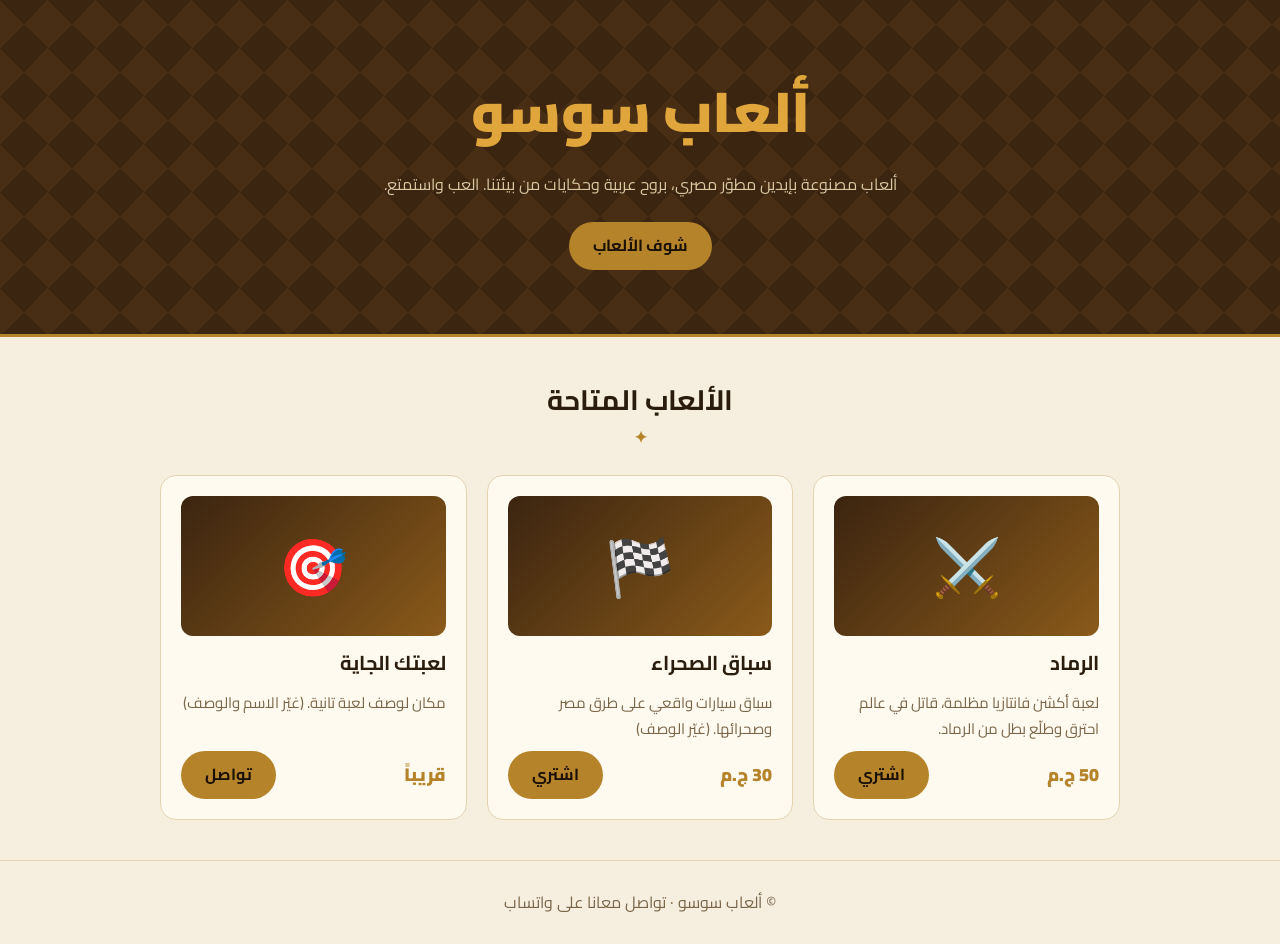
==== index.html @ 82c6db9e "Add files via upload" ====
<!DOCTYPE html>
<html lang="ar" dir="rtl">
<head>
<meta charset="utf-8">
<meta name="viewport" content="width=device-width, initial-scale=1, viewport-fit=cover">
<title>متجر ألعاب سوسو</title>
<link href="https://fonts.googleapis.com/css2?family=Cairo:wght@400;700;900&display=swap" rel="stylesheet">
<style>
:root{--bg:#f6efe0;--card:#fffaf0;--ink:#2a1d0e;--mut:#7a6648;--gold:#b5832a;--line:#e3d3b0;--hero:#3b2410;--box-sizing:border-box;box-sizing:border-box;padding-top:env(safe-area-inset-top,0px);padding-bottom:env(safe-area-inset-bottom,0px)}
@media (prefers-color-scheme:dark){:root:not([data-theme="light"]){--bg:#150f08;--card:#21170c;--ink:#f3e7cc;--mut:#b9a57f;--gold:#e0a63c;--line:#3a2b15;--hero:#0e0a05}}
:root[data-theme="dark"]{--bg:#150f08;--card:#21170c;--ink:#f3e7cc;--mut:#b9a57f;--gold:#e0a63c;--line:#3a2b15;--hero:#0e0a05}
*{box-sizing:border-box}
html{scroll-padding-top:env(safe-area-inset-top,0px)}
body{margin:0;background:var(--bg);color:var(--ink);font-family:Cairo,Tahoma,Arial,sans-serif;line-height:1.7}
.hero{background:var(--hero);color:#f3e7cc;text-align:center;padding:64px 20px;background-image:repeating-conic-gradient(from 45deg at 50% 50%,rgba(224,166,60,.08) 0 25%,transparent 0 50%);background-size:48px 48px;border-bottom:3px solid var(--gold)}
.hero h1{font-size:clamp(32px,7vw,56px);margin:0;font-weight:900;color:#e0a63c}
.hero p{max-width:560px;margin:12px auto 24px;color:#d9c8a2}
.btn{display:inline-block;background:var(--gold);color:#1a1006;padding:10px 24px;border-radius:999px;font-weight:700;text-decoration:none}
main{max-width:1000px;margin:0 auto;padding:40px 20px}
h2{text-align:center;font-size:28px;margin:0 0 24px}
h2::after{content:"✦";display:block;color:var(--gold);font-size:16px}
.grid{display:grid;grid-template-columns:repeat(auto-fit,minmax(260px,1fr));gap:20px}
.card{background:var(--card);border:1px solid var(--line);border-radius:16px;padding:20px;display:flex;flex-direction:column;gap:10px}
.thumb{height:140px;border-radius:12px;display:flex;align-items:center;justify-content:center;font-size:56px;background:linear-gradient(135deg,#3b2410,#8a5a1a)}
.card h3{margin:0;font-size:20px}
.card p{margin:0;color:var(--mut);font-size:15px;flex:1}
.row{display:flex;justify-content:space-between;align-items:center}
.price{font-weight:900;color:var(--gold);font-size:18px}
footer{text-align:center;padding:28px 20px;color:var(--mut);border-top:1px solid var(--line)}
</style>
</head>
<body>
<header class="hero">
<h1>ألعاب سوسو</h1>
<p>ألعاب مصنوعة بإيدين مطوّر مصري، بروح عربية وحكايات من بيئتنا. العب واستمتع.</p>
<a class="btn" href="#games">شوف الألعاب</a>
</header>
<main id="games">
<h2>الألعاب المتاحة</h2>
<div class="grid">
<div class="card"><div class="thumb">⚔️</div><h3>الرماد</h3><p>لعبة أكشن فانتازيا مظلمة، قاتل في عالم احترق وطلّع بطل من الرماد.</p><div class="row"><span class="price">50 ج.م</span><a class="btn" href="https://wa.me/20XXXXXXXXXX?text=عاوز%20أشتري%20لعبة%20الرماد">اشتري</a></div></div>
<div class="card"><div class="thumb">🏁</div><h3>سباق الصحراء</h3><p>سباق سيارات واقعي على طرق مصر وصحرائها. (غيّر الوصف)</p><div class="row"><span class="price">30 ج.م</span><a class="btn" href="https://wa.me/20XXXXXXXXXX?text=عاوز%20أشتري%20سباق%20الصحراء">اشتري</a></div></div>
<div class="card"><div class="thumb">🎯</div><h3>لعبتك الجاية</h3><p>مكان لوصف لعبة تانية. (غيّر الاسم والوصف)</p><div class="row"><span class="price">قريباً</span><a class="btn" href="https://wa.me/20XXXXXXXXXX">تواصل</a></div></div>
</div>
</main>
<footer>© ألعاب سوسو · تواصل معانا على واتساب</footer>
</body>
</html>
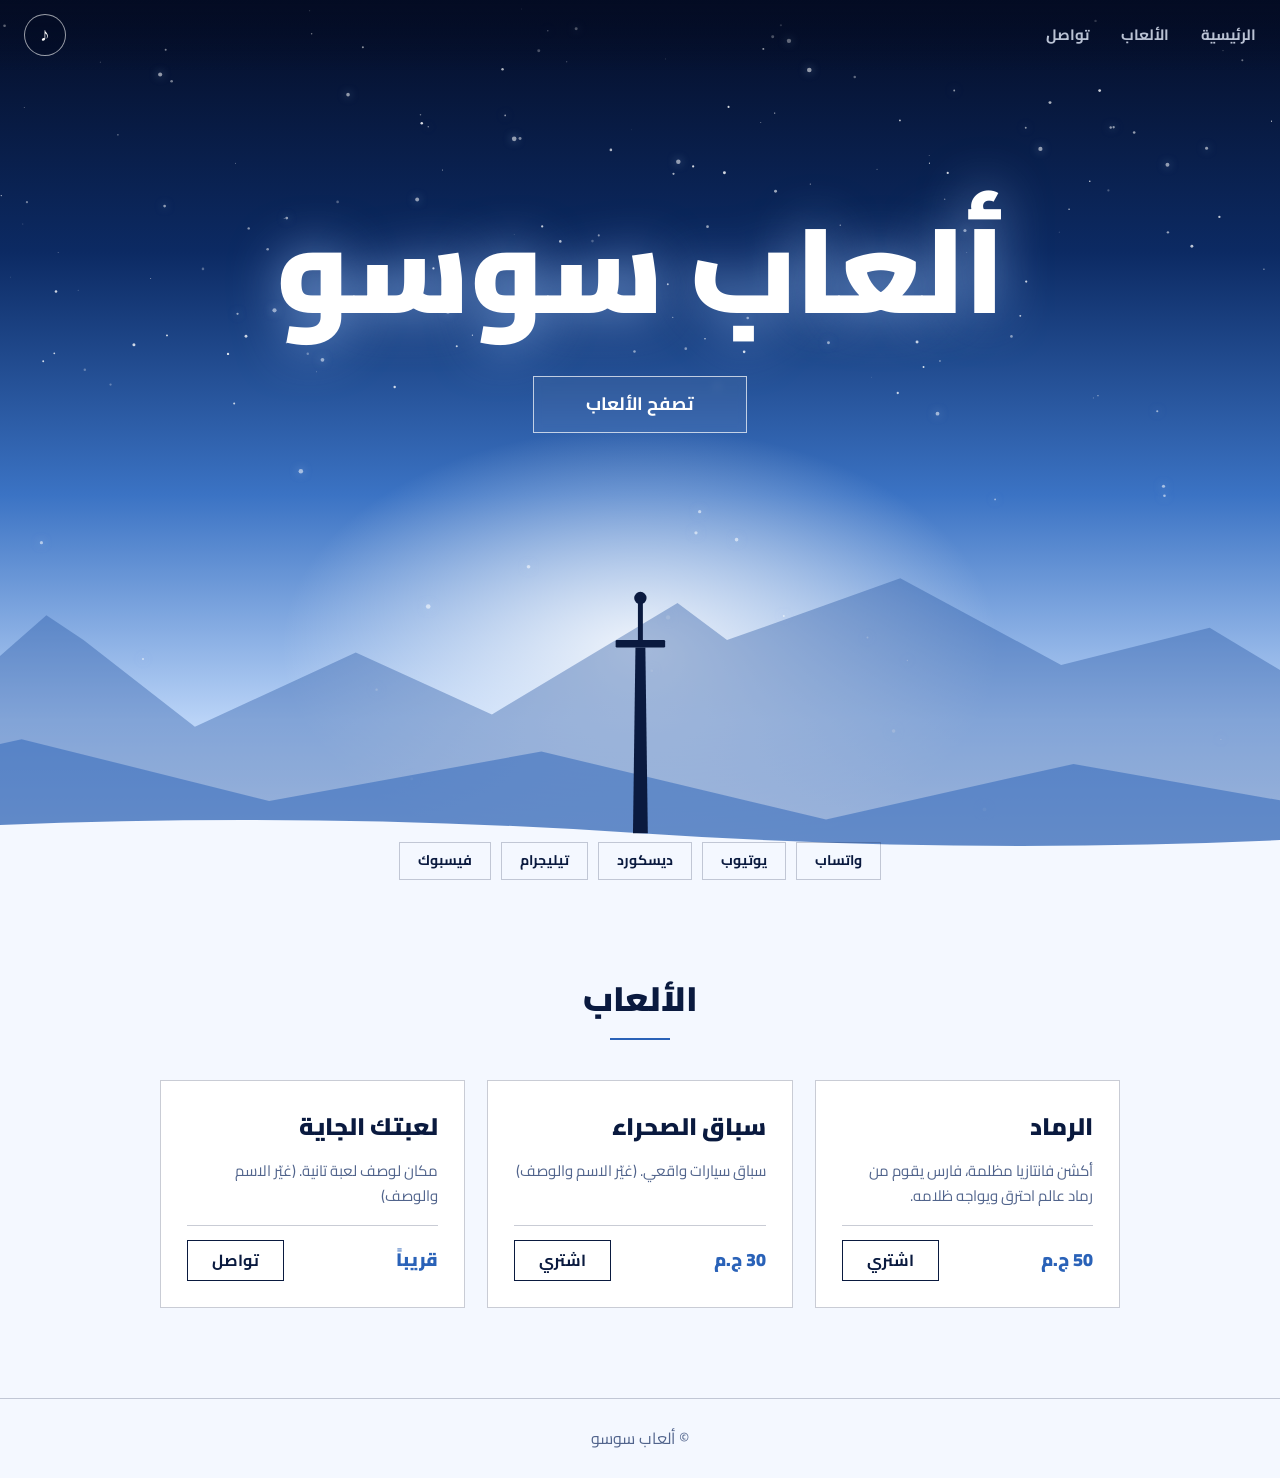
==== commit 63be11d3: "Add files via upload" ====
--- a/index.html
+++ b/index.html
@@ -3,46 +3,157 @@
 <head>
 <meta charset="utf-8">
 <meta name="viewport" content="width=device-width, initial-scale=1, viewport-fit=cover">
-<title>متجر ألعاب سوسو</title>
+<title>ألعاب سوسو</title>
 <link href="https://fonts.googleapis.com/css2?family=Cairo:wght@400;700;900&display=swap" rel="stylesheet">
 <style>
-:root{--bg:#f6efe0;--card:#fffaf0;--ink:#2a1d0e;--mut:#7a6648;--gold:#b5832a;--line:#e3d3b0;--hero:#3b2410;--box-sizing:border-box;box-sizing:border-box;padding-top:env(safe-area-inset-top,0px);padding-bottom:env(safe-area-inset-bottom,0px)}
-@media (prefers-color-scheme:dark){:root:not([data-theme="light"]){--bg:#150f08;--card:#21170c;--ink:#f3e7cc;--mut:#b9a57f;--gold:#e0a63c;--line:#3a2b15;--hero:#0e0a05}}
-:root[data-theme="dark"]{--bg:#150f08;--card:#21170c;--ink:#f3e7cc;--mut:#b9a57f;--gold:#e0a63c;--line:#3a2b15;--hero:#0e0a05}
+:root{--navy:#0a1a3f;--blue:#2a62b8;--bg:#f4f8ff;--mut:#51648c;--line:rgba(10,26,63,.22)}
 *{box-sizing:border-box}
-html{scroll-padding-top:env(safe-area-inset-top,0px)}
-body{margin:0;background:var(--bg);color:var(--ink);font-family:Cairo,Tahoma,Arial,sans-serif;line-height:1.7}
-.hero{background:var(--hero);color:#f3e7cc;text-align:center;padding:64px 20px;background-image:repeating-conic-gradient(from 45deg at 50% 50%,rgba(224,166,60,.08) 0 25%,transparent 0 50%);background-size:48px 48px;border-bottom:3px solid var(--gold)}
-.hero h1{font-size:clamp(32px,7vw,56px);margin:0;font-weight:900;color:#e0a63c}
-.hero p{max-width:560px;margin:12px auto 24px;color:#d9c8a2}
-.btn{display:inline-block;background:var(--gold);color:#1a1006;padding:10px 24px;border-radius:999px;font-weight:700;text-decoration:none}
-main{max-width:1000px;margin:0 auto;padding:40px 20px}
-h2{text-align:center;font-size:28px;margin:0 0 24px}
-h2::after{content:"✦";display:block;color:var(--gold);font-size:16px}
-.grid{display:grid;grid-template-columns:repeat(auto-fit,minmax(260px,1fr));gap:20px}
-.card{background:var(--card);border:1px solid var(--line);border-radius:16px;padding:20px;display:flex;flex-direction:column;gap:10px}
-.thumb{height:140px;border-radius:12px;display:flex;align-items:center;justify-content:center;font-size:56px;background:linear-gradient(135deg,#3b2410,#8a5a1a)}
-.card h3{margin:0;font-size:20px}
+html{scroll-behavior:smooth}
+body{margin:0;background:var(--bg);color:var(--navy);font-family:Cairo,Tahoma,Arial,sans-serif;line-height:1.7}
+nav{position:fixed;top:0;inset-inline:0;z-index:20;display:flex;justify-content:space-between;align-items:center;padding:calc(14px + env(safe-area-inset-top,0px)) 24px 14px;background:linear-gradient(#040c24cc,transparent)}
+nav ul{display:flex;gap:32px;list-style:none;margin:0;padding:0}
+nav a{color:#e8f0ff;text-decoration:none;font-weight:700;font-size:15px;opacity:.8}
+nav a:hover{opacity:1}
+#music{width:42px;height:42px;border-radius:50%;border:1px solid rgba(255,255,255,.6);background:rgba(4,12,36,.35);color:#fff;font-size:19px;cursor:pointer}
+#music.on{background:#fff;color:var(--navy);animation:pulse 2.4s infinite}
+@keyframes pulse{50%{box-shadow:0 0 0 12px rgba(255,255,255,.18)}}
+.hero{position:relative;height:100vh;min-height:600px;overflow:hidden;display:flex;flex-direction:column;align-items:center;justify-content:flex-start;text-align:center;padding:22vh 20px 0;background:linear-gradient(180deg,#040c24 0%,#0c2a63 28%,#3b73c4 55%,#b9d3f7 80%,#f4f8ff 100%)}
+.glow{position:absolute;inset:0;background:radial-gradient(40% 35% at 50% 72%,rgba(255,255,255,.85),transparent 70%)}
+#fx{position:absolute;inset:0;width:100%;height:100%}
+video{position:absolute;inset:0;width:100%;height:100%;object-fit:cover;opacity:.4;mix-blend-mode:screen}
+.land{position:absolute;bottom:0;left:-3%;width:106%;height:55%;pointer-events:none}
+.hero>.t{position:relative;z-index:3}
+.hero h1{font-size:clamp(52px,11vw,120px);font-weight:900;margin:0;line-height:1.2;color:#fff;text-shadow:0 0 50px rgba(160,200,255,.65)}
+.cta{display:inline-block;margin-top:34px;padding:12px 52px;font-weight:700;font-size:18px;text-decoration:none;color:#fff;border:1px solid rgba(255,255,255,.7);background:rgba(255,255,255,.06);backdrop-filter:blur(4px);transition:.3s}
+.cta:hover{background:#fff;color:var(--navy)}
+.social{position:absolute;bottom:calc(20px + env(safe-area-inset-bottom,0px));inset-inline:0;z-index:4;display:flex;justify-content:center;gap:10px;flex-wrap:wrap;padding:0 10px}
+.social a{color:var(--navy);text-decoration:none;font-size:14px;font-weight:700;padding:6px 18px;border:1px solid var(--line)}
+.social a:hover{background:var(--navy);color:#fff}
+section{max-width:1000px;margin:0 auto;padding:70px 20px 90px}
+h2{text-align:center;font-size:34px;margin:0 0 40px;font-weight:900}
+h2::after{content:"";display:block;width:60px;height:2px;background:var(--blue);margin:10px auto 0}
+.grid{display:grid;grid-template-columns:repeat(auto-fit,minmax(260px,1fr));gap:22px}
+.card{background:#fff;border:1px solid var(--line);padding:26px;display:flex;flex-direction:column;gap:10px;transition:.3s}
+.card:hover{border-color:var(--navy);box-shadow:0 12px 40px rgba(42,98,184,.22);transform:translateY(-4px)}
+.card h3{margin:0;font-size:24px;font-weight:900}
 .card p{margin:0;color:var(--mut);font-size:15px;flex:1}
-.row{display:flex;justify-content:space-between;align-items:center}
-.price{font-weight:900;color:var(--gold);font-size:18px}
-footer{text-align:center;padding:28px 20px;color:var(--mut);border-top:1px solid var(--line)}
+.row{display:flex;justify-content:space-between;align-items:center;border-top:1px solid var(--line);padding-top:14px;margin-top:6px}
+.price{font-weight:900;color:var(--blue);font-size:18px}
+.btn{color:var(--navy);padding:6px 24px;border:1px solid var(--navy);font-weight:700;text-decoration:none;transition:.25s}
+.btn:hover{background:var(--navy);color:#fff}
+footer{text-align:center;padding:26px 20px;color:var(--mut);border-top:1px solid var(--line)}
+@media(max-width:700px){nav ul{display:none}}
 </style>
 </head>
 <body>
-<header class="hero">
-<h1>ألعاب سوسو</h1>
-<p>ألعاب مصنوعة بإيدين مطوّر مصري، بروح عربية وحكايات من بيئتنا. العب واستمتع.</p>
-<a class="btn" href="#games">شوف الألعاب</a>
+<nav>
+<ul><li><a href="#top">الرئيسية</a></li><li><a href="#games">الألعاب</a></li><li><a href="#contact">تواصل</a></li></ul>
+<button id="music" title="موسيقى">♪</button>
+</nav>
+
+<header class="hero" id="top">
+<div class="glow"></div>
+<canvas id="fx"></canvas>
+<video id="bgv" autoplay muted loop playsinline><source src="bg.mp4" type="video/mp4"></video>
+<svg class="land" viewBox="0 0 1440 400" preserveAspectRatio="xMidYMax slice" aria-hidden="true">
+<path fill="#1b4a9a" opacity=".35" d="M0 400V250l120-40 40 30 80-70 30 20 90 70 130-60 110 50 150-90 40 30 140-50 130 70 120-30 100 60 110-20 140 40v240z"/>
+<path fill="#2a62b8" opacity=".5" d="M0 400V320l220-50 200 50 220-40 230 55 200-45 170 30v130z"/>
+<path fill="#f4f8ff" d="M0 400V352Q360 322 720 346T1440 338V400Z"/>
+<g fill="#0a1a3f"><path d="M714 346 716 196h8l2 150z"/><rect x="700" y="190" width="40" height="6" rx="1"/><rect x="718" y="160" width="4" height="30"/><circle cx="720" cy="156" r="5"/></g>
+</svg>
+<h1 class="t">ألعاب سوسو</h1>
+<div class="t"><a class="cta" href="#games">تصفح الألعاب</a></div>
+<div class="social" id="contact">
+<a href="https://wa.me/201008436636">واتساب</a><a href="#">يوتيوب</a><a href="#">ديسكورد</a><a href="#">تيليجرام</a><a href="#">فيسبوك</a>
+</div>
 </header>
-<main id="games">
-<h2>الألعاب المتاحة</h2>
+
+<section id="games">
+<h2>الألعاب</h2>
 <div class="grid">
-<div class="card"><div class="thumb">⚔️</div><h3>الرماد</h3><p>لعبة أكشن فانتازيا مظلمة، قاتل في عالم احترق وطلّع بطل من الرماد.</p><div class="row"><span class="price">50 ج.م</span><a class="btn" href="https://wa.me/20XXXXXXXXXX?text=عاوز%20أشتري%20لعبة%20الرماد">اشتري</a></div></div>
-<div class="card"><div class="thumb">🏁</div><h3>سباق الصحراء</h3><p>سباق سيارات واقعي على طرق مصر وصحرائها. (غيّر الوصف)</p><div class="row"><span class="price">30 ج.م</span><a class="btn" href="https://wa.me/20XXXXXXXXXX?text=عاوز%20أشتري%20سباق%20الصحراء">اشتري</a></div></div>
-<div class="card"><div class="thumb">🎯</div><h3>لعبتك الجاية</h3><p>مكان لوصف لعبة تانية. (غيّر الاسم والوصف)</p><div class="row"><span class="price">قريباً</span><a class="btn" href="https://wa.me/20XXXXXXXXXX">تواصل</a></div></div>
+<div class="card"><h3>الرماد</h3><p>أكشن فانتازيا مظلمة، فارس يقوم من رماد عالم احترق ويواجه ظلامه.</p><div class="row"><span class="price">50 ج.م</span><a class="btn" href="https://wa.me/201008436636?text=عاوز%20أشتري%20لعبة%20الرماد">اشتري</a></div></div>
+<div class="card"><h3>سباق الصحراء</h3><p>سباق سيارات واقعي. (غيّر الاسم والوصف)</p><div class="row"><span class="price">30 ج.م</span><a class="btn" href="https://wa.me/201008436636?text=عاوز%20أشتري%20سباق%20الصحراء">اشتري</a></div></div>
+<div class="card"><h3>لعبتك الجاية</h3><p>مكان لوصف لعبة تانية. (غيّر الاسم والوصف)</p><div class="row"><span class="price">قريباً</span><a class="btn" href="https://wa.me/201008436636">تواصل</a></div></div>
 </div>
-</main>
-<footer>© ألعاب سوسو · تواصل معانا على واتساب</footer>
+</section>
+<footer>© ألعاب سوسو</footer>
+
+<script>
+// ===== نجوم ورماد أبيض بيطير ببطء =====
+const cv=document.getElementById('fx'),c=cv.getContext('2d');let W,H;
+function rs(){W=cv.width=cv.offsetWidth;H=cv.height=cv.offsetHeight}
+rs();addEventListener('resize',rs);
+const stars=Array.from({length:110},()=>({x:Math.random(),y:Math.random()*.45,r:Math.random()*1.2+.3,p:Math.random()*6}));
+const mk=()=>({x:Math.random(),y:Math.random()*1.1,s:Math.random()*.0004+.00008,r:Math.random()*1.8+.6,d:Math.random()*6});
+const ash=Array.from({length:70},mk);
+(function loop(t){
+ c.clearRect(0,0,W,H);
+ stars.forEach(s=>{c.globalAlpha=.25+.6*Math.abs(Math.sin(t/1100+s.p));c.fillStyle='#fff';c.beginPath();c.arc(s.x*W,s.y*H,s.r,0,7);c.fill()});
+ ash.forEach(a=>{a.y-=a.s;a.x+=Math.sin(t/1800+a.d)*.0004;if(a.y<-.05){Object.assign(a,mk());a.y=1.05}
+  c.globalAlpha=.55;c.fillStyle='#fff';c.shadowBlur=8;c.shadowColor='#bcd8ff';c.beginPath();c.arc(a.x*W,a.y*H,a.r,0,7);c.fill();c.shadowBlur=0});
+ requestAnimationFrame(loop);
+})(0);
+
+// ===== الفيديو: لو مفيش bg.mp4 بيتخفى =====
+const v=document.getElementById('bgv');
+v.querySelector('source').addEventListener('error',()=>v.remove());
+
+// ===== موسيقى واحدة: أمبينت قوطي هادي (مولّدة بالكود، بدون حقوق) =====
+// لو عاوز أغنيتك بدلها: حط AUDIO_FILE = 'music/song.mp3'
+const AUDIO_FILE='';
+let ctx,m,timers=[],playing=false,ci=0;
+const btn=document.getElementById('music');
+const chords=[[146.83,174.61,220],[116.54,146.83,174.61],[174.61,220,261.63],[130.81,164.81,196]];
+const bells=[293.66,349.23,392,440,523.25,587.33];
+const audio=new Audio();audio.loop=true;
+function impulse(){const n=ctx.sampleRate*4.5,b=ctx.createBuffer(2,n,ctx.sampleRate);
+ for(let k=0;k<2;k++){const d=b.getChannelData(k);for(let i=0;i<n;i++)d[i]=(Math.random()*2-1)*Math.pow(1-i/n,2.6)}return b}
+function pad(){
+ const t=ctx.currentTime;
+ chords[ci++%chords.length].forEach(f=>{
+  [-8,0,8].forEach(dt=>{
+   const o=ctx.createOscillator(),lp=ctx.createBiquadFilter(),g=ctx.createGain();
+   o.type='sawtooth';o.frequency.value=f;o.detune.value=dt;lp.type='lowpass';lp.frequency.value=650;
+   g.gain.setValueAtTime(.0001,t);g.gain.linearRampToValueAtTime(.032,t+3);g.gain.linearRampToValueAtTime(.0001,t+8.5);
+   o.connect(lp);lp.connect(g);g.connect(m.dry);g.connect(m.wet);o.start(t);o.stop(t+9);
+  });
+  const s=ctx.createOscillator(),sg=ctx.createGain();
+  s.type='sine';s.frequency.value=f*2;
+  sg.gain.setValueAtTime(.0001,t);sg.gain.linearRampToValueAtTime(.02,t+3.5);sg.gain.linearRampToValueAtTime(.0001,t+8.5);
+  s.connect(sg);sg.connect(m.wet);s.start(t);s.stop(t+9);
+ });
+}
+function bell(){
+ if(Math.random()<.3)return;
+ const t=ctx.currentTime,f=bells[Math.floor(Math.random()*bells.length)];
+ [1,2.01].forEach((k,i)=>{
+  const o=ctx.createOscillator(),g=ctx.createGain();
+  o.type='sine';o.frequency.value=f*k;
+  g.gain.setValueAtTime(.0001,t);g.gain.linearRampToValueAtTime(i?.02:.07,t+.02);g.gain.exponentialRampToValueAtTime(.0001,t+6);
+  o.connect(g);g.connect(m.wet);g.connect(m.dry);o.start(t);o.stop(t+6.2);
+ });
+}
+function start(){
+ if(AUDIO_FILE){audio.src=AUDIO_FILE;audio.play().catch(()=>{});return}
+ ctx=ctx||new (window.AudioContext||window.webkitAudioContext)();
+ if(ctx.state==='suspended')ctx.resume();
+ const out=ctx.createGain();out.gain.setValueAtTime(.0001,ctx.currentTime);out.gain.linearRampToValueAtTime(.9,ctx.currentTime+3);
+ const dry=ctx.createGain();dry.gain.value=.5;
+ const wet=ctx.createGain();wet.gain.value=1;
+ const cv2=ctx.createConvolver();cv2.buffer=impulse();
+ dry.connect(out);wet.connect(cv2);cv2.connect(out);out.connect(ctx.destination);
+ const dr=ctx.createOscillator(),dg=ctx.createGain();
+ dr.type='sine';dr.frequency.value=73.42;dg.gain.value=.12;dr.connect(dg);dg.connect(out);dr.start();
+ m={out,dry,wet,dr};
+ pad();bell();
+ timers=[setInterval(pad,8000),setInterval(bell,3200)];
+}
+function stop(){
+ timers.forEach(clearInterval);timers=[];audio.pause();
+ if(m){const o=m.out,d=m.dr;o.gain.cancelScheduledValues(ctx.currentTime);o.gain.setValueAtTime(o.gain.value,ctx.currentTime);o.gain.linearRampToValueAtTime(.0001,ctx.currentTime+1);
+  setTimeout(()=>{try{d.stop();o.disconnect()}catch(e){}},1200);m=null}
+}
+btn.onclick=()=>{if(playing){stop();playing=false;btn.classList.remove('on')}else{start();playing=true;btn.classList.add('on')}};
+</script>
 </body>
 </html>
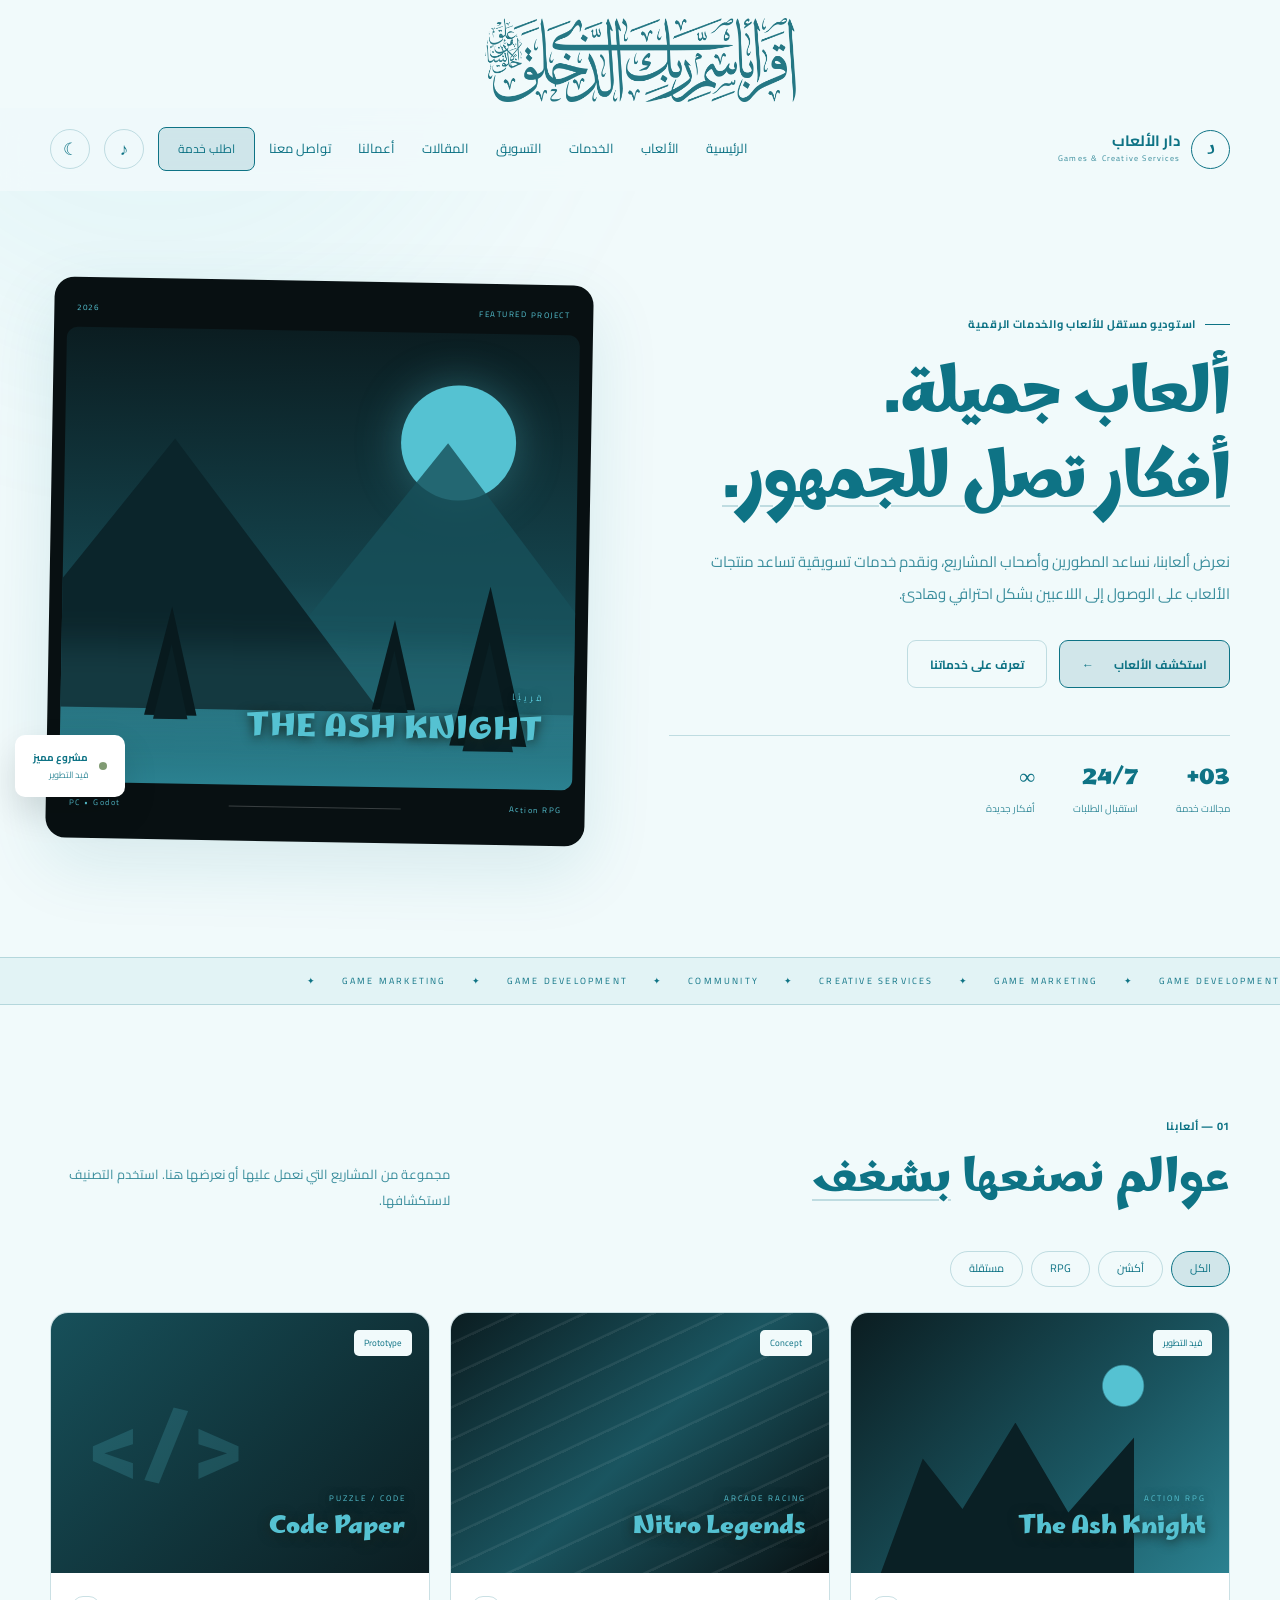
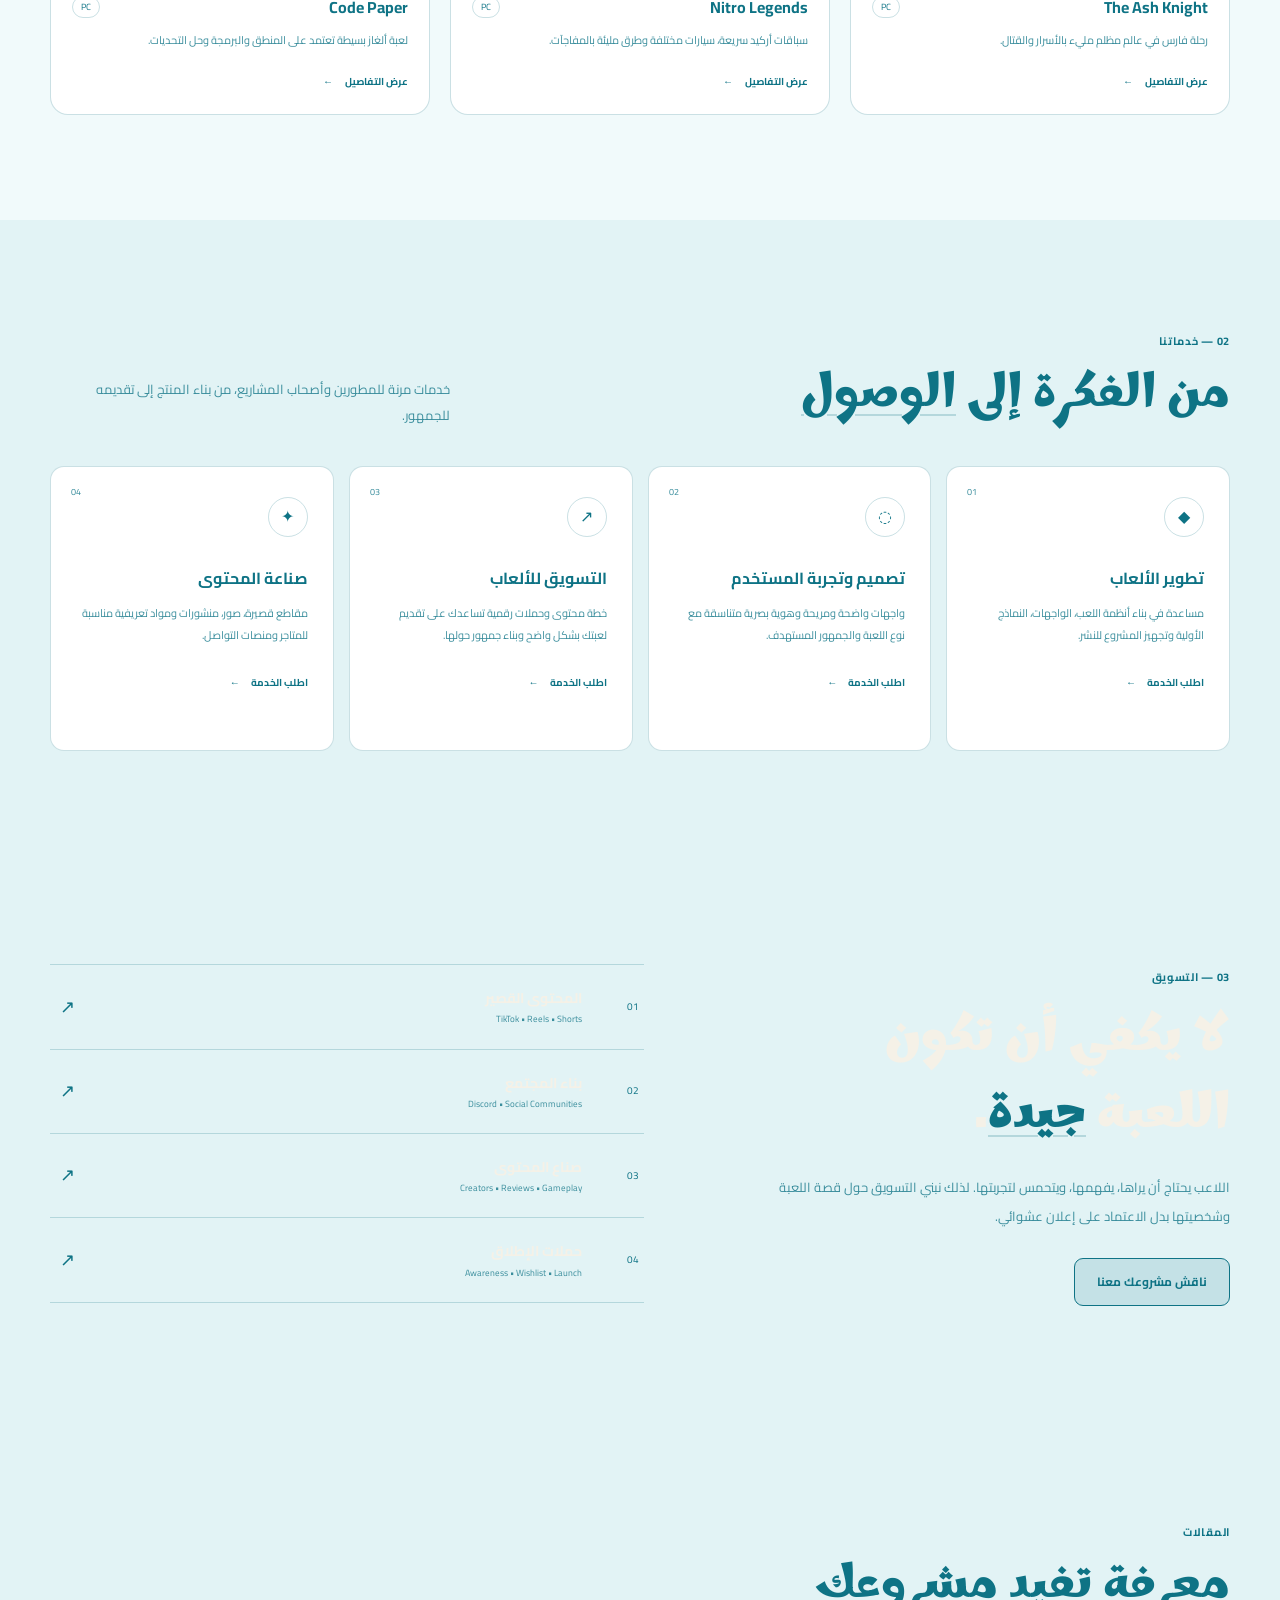
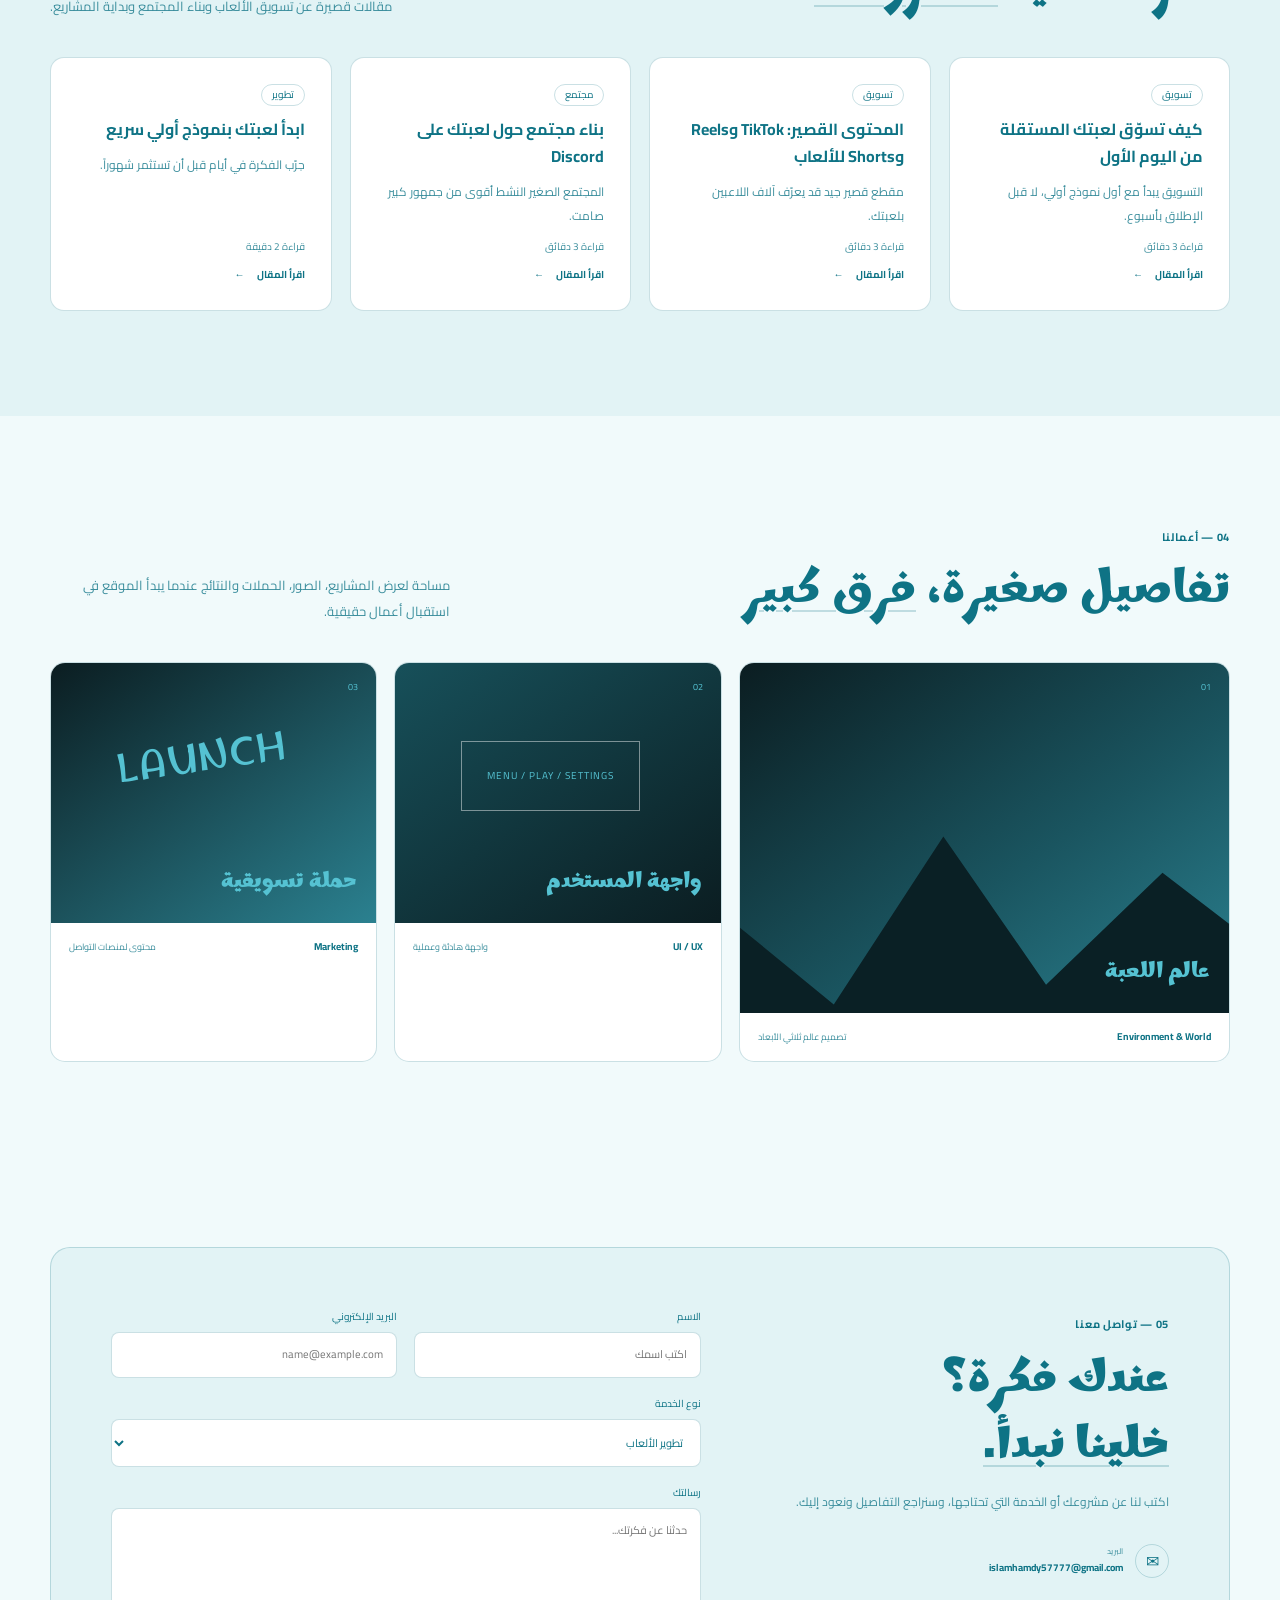
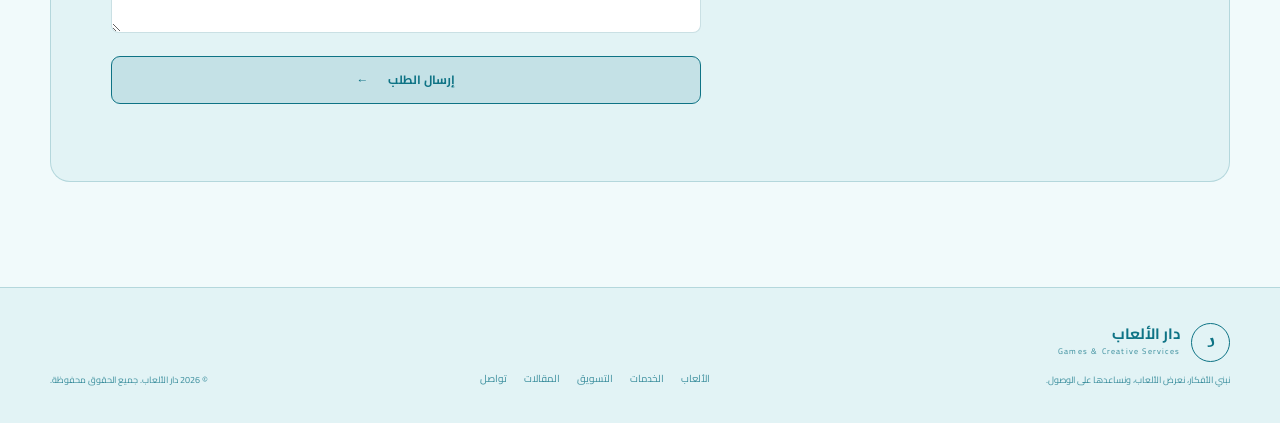
==== commit 58956330: "Add files via upload" ====
--- a/index.html
+++ b/index.html
@@ -1,159 +1,323 @@
 <!DOCTYPE html>
 <html lang="ar" dir="rtl">
 <head>
-<meta charset="utf-8">
-<meta name="viewport" content="width=device-width, initial-scale=1, viewport-fit=cover">
-<title>ألعاب سوسو</title>
-<link href="https://fonts.googleapis.com/css2?family=Cairo:wght@400;700;900&display=swap" rel="stylesheet">
-<style>
-:root{--navy:#0a1a3f;--blue:#2a62b8;--bg:#f4f8ff;--mut:#51648c;--line:rgba(10,26,63,.22)}
-*{box-sizing:border-box}
-html{scroll-behavior:smooth}
-body{margin:0;background:var(--bg);color:var(--navy);font-family:Cairo,Tahoma,Arial,sans-serif;line-height:1.7}
-nav{position:fixed;top:0;inset-inline:0;z-index:20;display:flex;justify-content:space-between;align-items:center;padding:calc(14px + env(safe-area-inset-top,0px)) 24px 14px;background:linear-gradient(#040c24cc,transparent)}
-nav ul{display:flex;gap:32px;list-style:none;margin:0;padding:0}
-nav a{color:#e8f0ff;text-decoration:none;font-weight:700;font-size:15px;opacity:.8}
-nav a:hover{opacity:1}
-#music{width:42px;height:42px;border-radius:50%;border:1px solid rgba(255,255,255,.6);background:rgba(4,12,36,.35);color:#fff;font-size:19px;cursor:pointer}
-#music.on{background:#fff;color:var(--navy);animation:pulse 2.4s infinite}
-@keyframes pulse{50%{box-shadow:0 0 0 12px rgba(255,255,255,.18)}}
-.hero{position:relative;height:100vh;min-height:600px;overflow:hidden;display:flex;flex-direction:column;align-items:center;justify-content:flex-start;text-align:center;padding:22vh 20px 0;background:linear-gradient(180deg,#040c24 0%,#0c2a63 28%,#3b73c4 55%,#b9d3f7 80%,#f4f8ff 100%)}
-.glow{position:absolute;inset:0;background:radial-gradient(40% 35% at 50% 72%,rgba(255,255,255,.85),transparent 70%)}
-#fx{position:absolute;inset:0;width:100%;height:100%}
-video{position:absolute;inset:0;width:100%;height:100%;object-fit:cover;opacity:.4;mix-blend-mode:screen}
-.land{position:absolute;bottom:0;left:-3%;width:106%;height:55%;pointer-events:none}
-.hero>.t{position:relative;z-index:3}
-.hero h1{font-size:clamp(52px,11vw,120px);font-weight:900;margin:0;line-height:1.2;color:#fff;text-shadow:0 0 50px rgba(160,200,255,.65)}
-.cta{display:inline-block;margin-top:34px;padding:12px 52px;font-weight:700;font-size:18px;text-decoration:none;color:#fff;border:1px solid rgba(255,255,255,.7);background:rgba(255,255,255,.06);backdrop-filter:blur(4px);transition:.3s}
-.cta:hover{background:#fff;color:var(--navy)}
-.social{position:absolute;bottom:calc(20px + env(safe-area-inset-bottom,0px));inset-inline:0;z-index:4;display:flex;justify-content:center;gap:10px;flex-wrap:wrap;padding:0 10px}
-.social a{color:var(--navy);text-decoration:none;font-size:14px;font-weight:700;padding:6px 18px;border:1px solid var(--line)}
-.social a:hover{background:var(--navy);color:#fff}
-section{max-width:1000px;margin:0 auto;padding:70px 20px 90px}
-h2{text-align:center;font-size:34px;margin:0 0 40px;font-weight:900}
-h2::after{content:"";display:block;width:60px;height:2px;background:var(--blue);margin:10px auto 0}
-.grid{display:grid;grid-template-columns:repeat(auto-fit,minmax(260px,1fr));gap:22px}
-.card{background:#fff;border:1px solid var(--line);padding:26px;display:flex;flex-direction:column;gap:10px;transition:.3s}
-.card:hover{border-color:var(--navy);box-shadow:0 12px 40px rgba(42,98,184,.22);transform:translateY(-4px)}
-.card h3{margin:0;font-size:24px;font-weight:900}
-.card p{margin:0;color:var(--mut);font-size:15px;flex:1}
-.row{display:flex;justify-content:space-between;align-items:center;border-top:1px solid var(--line);padding-top:14px;margin-top:6px}
-.price{font-weight:900;color:var(--blue);font-size:18px}
-.btn{color:var(--navy);padding:6px 24px;border:1px solid var(--navy);font-weight:700;text-decoration:none;transition:.25s}
-.btn:hover{background:var(--navy);color:#fff}
-footer{text-align:center;padding:26px 20px;color:var(--mut);border-top:1px solid var(--line)}
-@media(max-width:700px){nav ul{display:none}}
-</style>
+  <meta charset="UTF-8">
+  <meta name="viewport" content="width=device-width, initial-scale=1.0">
+  <meta name="description" content="منصة لعرض الألعاب وتقديم خدمات تطوير وتسويق الألعاب.">
+  <title>دار الألعاب | ألعاب وخدمات وتسويق</title>
+  <link rel="preconnect" href="https://fonts.googleapis.com">
+  <link rel="preconnect" href="https://fonts.gstatic.com" crossorigin>
+  <link href="https://fonts.googleapis.com/css2?family=Cairo:wght@400;500;600;700;800&family=Marhey:wght@400;500;600;700&display=swap" rel="stylesheet">
+  <link rel="icon" href="assets/calligraphy.png">
+  <script>try{var t=localStorage.getItem("theme");if(!t)t=matchMedia("(prefers-color-scheme: light)").matches?"light":"dark";document.documentElement.dataset.theme=t}catch(e){document.documentElement.dataset.theme="dark"}</script>
+  <link rel="stylesheet" href="style.css">
 </head>
 <body>
-<nav>
-<ul><li><a href="#top">الرئيسية</a></li><li><a href="#games">الألعاب</a></li><li><a href="#contact">تواصل</a></li></ul>
-<button id="music" title="موسيقى">♪</button>
-</nav>
-
-<header class="hero" id="top">
-<div class="glow"></div>
-<canvas id="fx"></canvas>
-<video id="bgv" autoplay muted loop playsinline><source src="bg.mp4" type="video/mp4"></video>
-<svg class="land" viewBox="0 0 1440 400" preserveAspectRatio="xMidYMax slice" aria-hidden="true">
-<path fill="#1b4a9a" opacity=".35" d="M0 400V250l120-40 40 30 80-70 30 20 90 70 130-60 110 50 150-90 40 30 140-50 130 70 120-30 100 60 110-20 140 40v240z"/>
-<path fill="#2a62b8" opacity=".5" d="M0 400V320l220-50 200 50 220-40 230 55 200-45 170 30v130z"/>
-<path fill="#f4f8ff" d="M0 400V352Q360 322 720 346T1440 338V400Z"/>
-<g fill="#0a1a3f"><path d="M714 346 716 196h8l2 150z"/><rect x="700" y="190" width="40" height="6" rx="1"/><rect x="718" y="160" width="4" height="30"/><circle cx="720" cy="156" r="5"/></g>
-</svg>
-<h1 class="t">ألعاب سوسو</h1>
-<div class="t"><a class="cta" href="#games">تصفح الألعاب</a></div>
-<div class="social" id="contact">
-<a href="https://wa.me/201008436636">واتساب</a><a href="#">يوتيوب</a><a href="#">ديسكورد</a><a href="#">تيليجرام</a><a href="#">فيسبوك</a>
-</div>
-</header>
-
-<section id="games">
-<h2>الألعاب</h2>
-<div class="grid">
-<div class="card"><h3>الرماد</h3><p>أكشن فانتازيا مظلمة، فارس يقوم من رماد عالم احترق ويواجه ظلامه.</p><div class="row"><span class="price">50 ج.م</span><a class="btn" href="https://wa.me/201008436636?text=عاوز%20أشتري%20لعبة%20الرماد">اشتري</a></div></div>
-<div class="card"><h3>سباق الصحراء</h3><p>سباق سيارات واقعي. (غيّر الاسم والوصف)</p><div class="row"><span class="price">30 ج.م</span><a class="btn" href="https://wa.me/201008436636?text=عاوز%20أشتري%20سباق%20الصحراء">اشتري</a></div></div>
-<div class="card"><h3>لعبتك الجاية</h3><p>مكان لوصف لعبة تانية. (غيّر الاسم والوصف)</p><div class="row"><span class="price">قريباً</span><a class="btn" href="https://wa.me/201008436636">تواصل</a></div></div>
-</div>
-</section>
-<footer>© ألعاب سوسو</footer>
-
-<script>
-// ===== نجوم ورماد أبيض بيطير ببطء =====
-const cv=document.getElementById('fx'),c=cv.getContext('2d');let W,H;
-function rs(){W=cv.width=cv.offsetWidth;H=cv.height=cv.offsetHeight}
-rs();addEventListener('resize',rs);
-const stars=Array.from({length:110},()=>({x:Math.random(),y:Math.random()*.45,r:Math.random()*1.2+.3,p:Math.random()*6}));
-const mk=()=>({x:Math.random(),y:Math.random()*1.1,s:Math.random()*.0004+.00008,r:Math.random()*1.8+.6,d:Math.random()*6});
-const ash=Array.from({length:70},mk);
-(function loop(t){
- c.clearRect(0,0,W,H);
- stars.forEach(s=>{c.globalAlpha=.25+.6*Math.abs(Math.sin(t/1100+s.p));c.fillStyle='#fff';c.beginPath();c.arc(s.x*W,s.y*H,s.r,0,7);c.fill()});
- ash.forEach(a=>{a.y-=a.s;a.x+=Math.sin(t/1800+a.d)*.0004;if(a.y<-.05){Object.assign(a,mk());a.y=1.05}
-  c.globalAlpha=.55;c.fillStyle='#fff';c.shadowBlur=8;c.shadowColor='#bcd8ff';c.beginPath();c.arc(a.x*W,a.y*H,a.r,0,7);c.fill();c.shadowBlur=0});
- requestAnimationFrame(loop);
-})(0);
-
-// ===== الفيديو: لو مفيش bg.mp4 بيتخفى =====
-const v=document.getElementById('bgv');
-v.querySelector('source').addEventListener('error',()=>v.remove());
-
-// ===== موسيقى واحدة: أمبينت قوطي هادي (مولّدة بالكود، بدون حقوق) =====
-// لو عاوز أغنيتك بدلها: حط AUDIO_FILE = 'music/song.mp3'
-const AUDIO_FILE='';
-let ctx,m,timers=[],playing=false,ci=0;
-const btn=document.getElementById('music');
-const chords=[[146.83,174.61,220],[116.54,146.83,174.61],[174.61,220,261.63],[130.81,164.81,196]];
-const bells=[293.66,349.23,392,440,523.25,587.33];
-const audio=new Audio();audio.loop=true;
-function impulse(){const n=ctx.sampleRate*4.5,b=ctx.createBuffer(2,n,ctx.sampleRate);
- for(let k=0;k<2;k++){const d=b.getChannelData(k);for(let i=0;i<n;i++)d[i]=(Math.random()*2-1)*Math.pow(1-i/n,2.6)}return b}
-function pad(){
- const t=ctx.currentTime;
- chords[ci++%chords.length].forEach(f=>{
-  [-8,0,8].forEach(dt=>{
-   const o=ctx.createOscillator(),lp=ctx.createBiquadFilter(),g=ctx.createGain();
-   o.type='sawtooth';o.frequency.value=f;o.detune.value=dt;lp.type='lowpass';lp.frequency.value=650;
-   g.gain.setValueAtTime(.0001,t);g.gain.linearRampToValueAtTime(.032,t+3);g.gain.linearRampToValueAtTime(.0001,t+8.5);
-   o.connect(lp);lp.connect(g);g.connect(m.dry);g.connect(m.wet);o.start(t);o.stop(t+9);
-  });
-  const s=ctx.createOscillator(),sg=ctx.createGain();
-  s.type='sine';s.frequency.value=f*2;
-  sg.gain.setValueAtTime(.0001,t);sg.gain.linearRampToValueAtTime(.02,t+3.5);sg.gain.linearRampToValueAtTime(.0001,t+8.5);
-  s.connect(sg);sg.connect(m.wet);s.start(t);s.stop(t+9);
- });
-}
-function bell(){
- if(Math.random()<.3)return;
- const t=ctx.currentTime,f=bells[Math.floor(Math.random()*bells.length)];
- [1,2.01].forEach((k,i)=>{
-  const o=ctx.createOscillator(),g=ctx.createGain();
-  o.type='sine';o.frequency.value=f*k;
-  g.gain.setValueAtTime(.0001,t);g.gain.linearRampToValueAtTime(i?.02:.07,t+.02);g.gain.exponentialRampToValueAtTime(.0001,t+6);
-  o.connect(g);g.connect(m.wet);g.connect(m.dry);o.start(t);o.stop(t+6.2);
- });
-}
-function start(){
- if(AUDIO_FILE){audio.src=AUDIO_FILE;audio.play().catch(()=>{});return}
- ctx=ctx||new (window.AudioContext||window.webkitAudioContext)();
- if(ctx.state==='suspended')ctx.resume();
- const out=ctx.createGain();out.gain.setValueAtTime(.0001,ctx.currentTime);out.gain.linearRampToValueAtTime(.9,ctx.currentTime+3);
- const dry=ctx.createGain();dry.gain.value=.5;
- const wet=ctx.createGain();wet.gain.value=1;
- const cv2=ctx.createConvolver();cv2.buffer=impulse();
- dry.connect(out);wet.connect(cv2);cv2.connect(out);out.connect(ctx.destination);
- const dr=ctx.createOscillator(),dg=ctx.createGain();
- dr.type='sine';dr.frequency.value=73.42;dg.gain.value=.12;dr.connect(dg);dg.connect(out);dr.start();
- m={out,dry,wet,dr};
- pad();bell();
- timers=[setInterval(pad,8000),setInterval(bell,3200)];
-}
-function stop(){
- timers.forEach(clearInterval);timers=[];audio.pause();
- if(m){const o=m.out,d=m.dr;o.gain.cancelScheduledValues(ctx.currentTime);o.gain.setValueAtTime(o.gain.value,ctx.currentTime);o.gain.linearRampToValueAtTime(.0001,ctx.currentTime+1);
-  setTimeout(()=>{try{d.stop();o.disconnect()}catch(e){}},1200);m=null}
-}
-btn.onclick=()=>{if(playing){stop();playing=false;btn.classList.remove('on')}else{start();playing=true;btn.classList.add('on')}};
-</script>
+  <div class="page-glow"></div>
+  <div class="top-banner"><img src="assets/calligraphy.png" alt="اقرأ باسم ربك الذي خلق"></div>
+
+  <header class="site-header" id="top">
+    <div class="container nav-wrap">
+      <a class="brand" href="#home" aria-label="دار الألعاب">
+        <span class="brand-mark">د</span>
+        <span>
+          <strong>دار الألعاب</strong>
+          <small>Games & Creative Services</small>
+        </span>
+      </a>
+
+      <button class="menu-toggle" id="menuToggle" aria-label="فتح القائمة" aria-expanded="false">
+        <span></span><span></span><span></span>
+      </button>
+
+      <nav class="main-nav" id="mainNav">
+        <a href="#home">الرئيسية</a>
+        <a href="#games">الألعاب</a>
+        <a href="#services">الخدمات</a>
+        <a href="#marketing">التسويق</a>
+        <a href="#articles">المقالات</a>
+        <a href="#work">أعمالنا</a>
+        <a href="#contact">تواصل معنا</a>
+      </nav>
+
+      <a class="nav-cta" href="#contact">اطلب خدمة</a>
+      <button class="icon-btn" id="musicBtn" aria-label="تشغيل الموسيقى" title="موسيقى">♪</button>
+      <button class="icon-btn" id="themeToggle" aria-label="تبديل الوضع" title="الوضع الداكن / الفاتح">☾</button>
+      <audio id="bgm" src="assets/music.mp3" loop preload="none"></audio>
+    </div>
+  </header>
+
+  <main>
+    <section class="hero section" id="home">
+      <div class="container hero-grid">
+        <div class="hero-copy reveal">
+          <div class="eyebrow"><span></span> استوديو مستقل للألعاب والخدمات الرقمية</div>
+          <h1>ألعاب جميلة.<br><em>أفكار تصل للجمهور.</em></h1>
+          <p class="hero-text">
+            نعرض ألعابنا، نساعد المطورين وأصحاب المشاريع، ونقدم خدمات تسويقية
+            تساعد منتجات الألعاب على الوصول إلى اللاعبين بشكل احترافي وهادئ.
+          </p>
+          <div class="hero-actions">
+            <a class="btn btn-primary" href="#games">استكشف الألعاب <span>←</span></a>
+            <a class="btn btn-ghost" href="#services">تعرف على خدماتنا</a>
+          </div>
+          <div class="hero-notes">
+            <div><strong>03+</strong><span>مجالات خدمة</span></div>
+            <div><strong>24/7</strong><span>استقبال الطلبات</span></div>
+            <div><strong>∞</strong><span>أفكار جديدة</span></div>
+          </div>
+        </div>
+
+        <div class="hero-art reveal">
+          <div class="art-frame">
+            <div class="art-top"><span>FEATURED PROJECT</span><span>2026</span></div>
+            <div class="art-scene">
+              <div class="moon"></div>
+              <div class="mountain mountain-back"></div>
+              <div class="mountain mountain-front"></div>
+              <div class="mist"></div>
+              <div class="tree tree-1"></div>
+              <div class="tree tree-2"></div>
+              <div class="tree tree-3"></div>
+              <div class="scene-title">
+                <small>قريبًا</small>
+                <strong>THE ASH KNIGHT</strong>
+              </div>
+            </div>
+            <div class="art-bottom">
+              <span>Action RPG</span>
+              <span class="line"></span>
+              <span>PC • Godot</span>
+            </div>
+          </div>
+          <div class="floating-card">
+            <span class="status-dot"></span>
+            <div><b>مشروع مميز</b><small>قيد التطوير</small></div>
+          </div>
+        </div>
+      </div>
+    </section>
+
+    <section class="marquee-band">
+      <div class="marquee-track">
+        <span>GAME DEVELOPMENT</span><i>✦</i><span>GAME MARKETING</span><i>✦</i>
+        <span>CREATIVE SERVICES</span><i>✦</i><span>COMMUNITY</span><i>✦</i>
+        <span>GAME DEVELOPMENT</span><i>✦</i><span>GAME MARKETING</span><i>✦</i>
+      </div>
+    </section>
+
+    <section class="section games-section" id="games">
+      <div class="container">
+        <div class="section-heading reveal">
+          <div>
+            <span class="section-kicker">01 — ألعابنا</span>
+            <h2>عوالم نصنعها <em>بشغف</em></h2>
+          </div>
+          <p>مجموعة من المشاريع التي نعمل عليها أو نعرضها هنا. استخدم التصنيف لاستكشافها.</p>
+        </div>
+
+        <div class="filters reveal" role="group" aria-label="تصفية الألعاب">
+          <button class="filter active" data-filter="all">الكل</button>
+          <button class="filter" data-filter="action">أكشن</button>
+          <button class="filter" data-filter="rpg">RPG</button>
+          <button class="filter" data-filter="indie">مستقلة</button>
+        </div>
+
+        <div class="games-grid" id="gamesGrid">
+          <article class="game-card featured reveal" data-category="action rpg">
+            <div class="game-cover cover-ash">
+              <span class="game-badge">قيد التطوير</span>
+              <div class="cover-content"><small>ACTION RPG</small><strong>The Ash Knight</strong></div>
+            </div>
+            <div class="game-info">
+              <div><h3>The Ash Knight</h3><span>PC</span></div>
+              <p>رحلة فارس في عالم مظلم مليء بالأسرار والقتال.</p>
+              <button class="text-btn game-details" data-title="The Ash Knight" data-description="لعبة أكشن RPG تركز على الاستكشاف والقتال وبناء عالم غني بالتفاصيل.">عرض التفاصيل <b>←</b></button>
+            </div>
+          </article>
+
+          <article class="game-card reveal" data-category="action indie">
+            <div class="game-cover cover-nitro">
+              <span class="game-badge">Concept</span>
+              <div class="cover-content"><small>ARCADE RACING</small><strong>Nitro Legends</strong></div>
+            </div>
+            <div class="game-info">
+              <div><h3>Nitro Legends</h3><span>PC</span></div>
+              <p>سباقات أركيد سريعة، سيارات مختلفة وطرق مليئة بالمفاجآت.</p>
+              <button class="text-btn game-details" data-title="Nitro Legends" data-description="تجربة سباقات أركيد بأسلوب سينمائي وحركة سريعة ومنافسة ممتعة.">عرض التفاصيل <b>←</b></button>
+            </div>
+          </article>
+
+          <article class="game-card reveal" data-category="rpg indie">
+            <div class="game-cover cover-code">
+              <span class="game-badge">Prototype</span>
+              <div class="cover-content"><small>PUZZLE / CODE</small><strong>Code Paper</strong></div>
+            </div>
+            <div class="game-info">
+              <div><h3>Code Paper</h3><span>PC</span></div>
+              <p>لعبة ألغاز بسيطة تعتمد على المنطق والبرمجة وحل التحديات.</p>
+              <button class="text-btn game-details" data-title="Code Paper" data-description="مشروع تجريبي يحول مفاهيم البرمجة الأساسية إلى تحديات وألغاز داخل اللعبة.">عرض التفاصيل <b>←</b></button>
+            </div>
+          </article>
+        </div>
+      </div>
+    </section>
+
+    <section class="section services-section" id="services">
+      <div class="container">
+        <div class="section-heading reveal">
+          <div>
+            <span class="section-kicker">02 — خدماتنا</span>
+            <h2>من الفكرة إلى <em>الوصول</em></h2>
+          </div>
+          <p>خدمات مرنة للمطورين وأصحاب المشاريع، من بناء المنتج إلى تقديمه للجمهور.</p>
+        </div>
+
+        <div class="services-grid">
+          <article class="service-card reveal">
+            <span class="service-number">01</span><div class="service-icon">◆</div>
+            <h3>تطوير الألعاب</h3>
+            <p>مساعدة في بناء أنظمة اللعب، الواجهات، النماذج الأولية وتجهيز المشروع للنشر.</p>
+            <a href="#contact">اطلب الخدمة <b>←</b></a>
+          </article>
+          <article class="service-card reveal">
+            <span class="service-number">02</span><div class="service-icon">◌</div>
+            <h3>تصميم وتجربة المستخدم</h3>
+            <p>واجهات واضحة ومريحة وهوية بصرية متناسقة مع نوع اللعبة والجمهور المستهدف.</p>
+            <a href="#contact">اطلب الخدمة <b>←</b></a>
+          </article>
+          <article class="service-card reveal">
+            <span class="service-number">03</span><div class="service-icon">↗</div>
+            <h3>التسويق للألعاب</h3>
+            <p>خطة محتوى وحملات رقمية تساعدك على تقديم لعبتك بشكل واضح وبناء جمهور حولها.</p>
+            <a href="#contact">اطلب الخدمة <b>←</b></a>
+          </article>
+          <article class="service-card reveal">
+            <span class="service-number">04</span><div class="service-icon">✦</div>
+            <h3>صناعة المحتوى</h3>
+            <p>مقاطع قصيرة، صور، منشورات ومواد تعريفية مناسبة للمتاجر ومنصات التواصل.</p>
+            <a href="#contact">اطلب الخدمة <b>←</b></a>
+          </article>
+        </div>
+      </div>
+    </section>
+
+    <section class="section marketing-section" id="marketing">
+      <div class="container marketing-layout">
+        <div class="marketing-copy reveal">
+          <span class="section-kicker">03 — التسويق</span>
+          <h2>لا يكفي أن تكون اللعبة <em>جيدة</em>.</h2>
+          <p>اللاعب يحتاج أن يراها، يفهمها، ويتحمس لتجربتها. لذلك نبني التسويق حول قصة اللعبة وشخصيتها بدل الاعتماد على إعلان عشوائي.</p>
+          <a class="btn btn-primary" href="#contact">ناقش مشروعك معنا</a>
+        </div>
+        <div class="marketing-list reveal">
+          <div class="marketing-item"><span>01</span><div><h3>المحتوى القصير</h3><p>TikTok • Reels • Shorts</p></div><b>↗</b></div>
+          <div class="marketing-item"><span>02</span><div><h3>بناء المجتمع</h3><p>Discord • Social Communities</p></div><b>↗</b></div>
+          <div class="marketing-item"><span>03</span><div><h3>صناع المحتوى</h3><p>Creators • Reviews • Gameplay</p></div><b>↗</b></div>
+          <div class="marketing-item"><span>04</span><div><h3>حملات الإطلاق</h3><p>Awareness • Wishlist • Launch</p></div><b>↗</b></div>
+        </div>
+      </div>
+    </section>
+
+    <section class="section articles-section" id="articles">
+      <div class="container">
+        <div class="section-heading reveal">
+          <div><span class="section-kicker">المقالات</span><h2>معرفة تفيد <em>مشروعك</em></h2></div>
+          <p>مقالات قصيرة عن تسويق الألعاب وبناء المجتمع وبداية المشاريع.</p>
+        </div>
+        <div class="articles-grid">
+          <article class="article-card reveal"><span class="tag">تسويق</span><h3>كيف تسوّق لعبتك المستقلة من اليوم الأول</h3><p>التسويق يبدأ مع أول نموذج أولي، لا قبل الإطلاق بأسبوع.</p><small>قراءة 3 دقائق</small><button class="text-btn article-open">اقرأ المقال <b>←</b></button>
+            <div class="article-body" hidden>
+              <p>أكبر خطأ يقع فيه المطورون هو تأجيل التسويق إلى ما بعد انتهاء اللعبة. الجمهور يحتاج وقتاً ليعرفك ويتحمس، فابدأ مبكراً.</p>
+              <h4>ابدأ بهذه الخطوات</h4>
+              <ul><li>حدّد جمهورك: من اللاعب الذي ستعجبه لعبتك؟</li><li>اكتب جملة واحدة تشرح اللعبة وتجذب الانتباه.</li><li>شارك التقدم بانتظام: صور ومقاطع قصيرة من التطوير.</li><li>اجمع الناس في مكان واحد: قائمة بريد أو سيرفر Discord.</li><li>راقب ما يتفاعل معه الناس وكرّره.</li></ul>
+              <p>القاعدة: اجعل اللاعب يرى لعبتك أكثر من مرة قبل يوم الإطلاق.</p>
+            </div></article>
+          <article class="article-card reveal"><span class="tag">تسويق</span><h3>المحتوى القصير: TikTok وReels وShorts للألعاب</h3><p>مقطع قصير جيد قد يعرّف آلاف اللاعبين بلعبتك.</p><small>قراءة 3 دقائق</small><button class="text-btn article-open">اقرأ المقال <b>←</b></button>
+            <div class="article-body" hidden>
+              <p>المقاطع القصيرة أسرع طريقة ليكتشفك لاعبون جدد، لأن المنصات تعرض المحتوى للناس حتى لو لم يتابعوك.</p>
+              <h4>نصائح عملية</h4>
+              <ul><li>اعرض أجمل لحظة في أول ثانيتين.</li><li>اجعل المقطع واضحاً بدون صوت، مع نص مكتوب.</li><li>انشر بانتظام بدل مقطع واحد كل شهر.</li><li>جرّب أفكاراً مختلفة: لحظة قتال، خطأ مضحك، قبل وبعد.</li><li>انقل نفس المقطع إلى المنصات الثلاث.</li></ul>
+              <p>لا تنتظر الكمال، النشر والتعلم من النتائج أهم من التحضير الطويل.</p>
+            </div></article>
+          <article class="article-card reveal"><span class="tag">مجتمع</span><h3>بناء مجتمع حول لعبتك على Discord</h3><p>المجتمع الصغير النشط أقوى من جمهور كبير صامت.</p><small>قراءة 3 دقائق</small><button class="text-btn article-open">اقرأ المقال <b>←</b></button>
+            <div class="article-body" hidden>
+              <p>سيرفر Discord هو المكان الذي يتحول فيه المتابع إلى لاعب مخلص يدعم لعبتك وينشرها.</p>
+              <h4>ابدأ بسيطاً</h4>
+              <ul><li>قناة ترحيب مع قواعد قصيرة وواضحة.</li><li>قناة للأخبار وقناة للملاحظات والأفكار.</li><li>شارك نسخاً تجريبية واطلب رأي الأعضاء.</li><li>رد على الناس بنفسك، فهذا ما يبني الثقة.</li><li>نظّم فعاليات صغيرة مثل مسابقة أو جلسة لعب جماعية.</li></ul>
+              <p>تجنب إنشاء قنوات كثيرة في البداية، فالسيرفر الفارغ يبدو ميتاً.</p>
+            </div></article>
+          <article class="article-card reveal"><span class="tag">تطوير</span><h3>ابدأ لعبتك بنموذج أولي سريع</h3><p>جرّب الفكرة في أيام قبل أن تستثمر شهوراً.</p><small>قراءة 2 دقيقة</small><button class="text-btn article-open">اقرأ المقال <b>←</b></button>
+            <div class="article-body" hidden>
+              <p>النموذج الأولي (Prototype) يجيب عن سؤال واحد: هل الفكرة ممتعة فعلاً؟</p>
+              <h4>الطريقة</h4>
+              <ul><li>اختر ميكانيكا واحدة أساسية فقط.</li><li>ابنها بأبسط شكل ممكن بدون رسومات نهائية.</li><li>اجعل أصدقاءك يجربونها وراقب ردود أفعالهم.</li><li>قرر: تكمل، تعدّل، أو تبدأ فكرة جديدة.</li></ul>
+              <p>لا تصقل ما لم تتأكد أنه يستحق، وهذا يوفر عليك وقتاً كبيراً.</p>
+            </div></article>
+        </div>
+      </div>
+    </section>
+
+    <section class="section work-section" id="work">
+      <div class="container">
+        <div class="section-heading reveal">
+          <div><span class="section-kicker">04 — أعمالنا</span><h2>تفاصيل صغيرة، <em>فرق كبير</em></h2></div>
+          <p>مساحة لعرض المشاريع، الصور، الحملات والنتائج عندما يبدأ الموقع في استقبال أعمال حقيقية.</p>
+        </div>
+        <div class="work-grid">
+          <div class="work-item large reveal"><div class="work-visual visual-forest"><span>01</span><strong>عالم اللعبة</strong></div><div class="work-caption"><b>Environment & World</b><small>تصميم عالم ثلاثي الأبعاد</small></div></div>
+          <div class="work-item reveal"><div class="work-visual visual-ui"><span>02</span><strong>واجهة المستخدم</strong></div><div class="work-caption"><b>UI / UX</b><small>واجهة هادئة وعملية</small></div></div>
+          <div class="work-item reveal"><div class="work-visual visual-social"><span>03</span><strong>حملة تسويقية</strong></div><div class="work-caption"><b>Marketing</b><small>محتوى لمنصات التواصل</small></div></div>
+        </div>
+      </div>
+    </section>
+
+    <section class="section contact-section" id="contact">
+      <div class="container contact-box reveal">
+        <div class="contact-intro">
+          <span class="section-kicker">05 — تواصل معنا</span>
+          <h2>عندك فكرة؟<br><em>خلينا نبدأ.</em></h2>
+          <p>اكتب لنا عن مشروعك أو الخدمة التي تحتاجها، وسنراجع التفاصيل ونعود إليك.</p>
+          <div class="contact-detail"><span>✉</span><div><small>البريد</small><b><a href="mailto:islamhamdy57777@gmail.com">islamhamdy57777@gmail.com</a></b></div></div>
+        </div>
+
+        <form class="contact-form" id="contactForm">
+          <label>الاسم<input type="text" name="name" placeholder="اكتب اسمك" required></label>
+          <label>البريد الإلكتروني<input type="email" name="email" placeholder="name@example.com" required></label>
+          <label>نوع الخدمة
+            <select name="service">
+              <option>تطوير الألعاب</option><option>التصميم و UI/UX</option><option>التسويق</option><option>صناعة المحتوى</option><option>أخرى</option>
+            </select>
+          </label>
+          <label>رسالتك<textarea name="message" rows="5" placeholder="حدثنا عن فكرتك..." required></textarea></label>
+          <button class="btn btn-primary" type="submit">إرسال الطلب <span>←</span></button>
+          <p class="form-message" id="formMessage" aria-live="polite"></p>
+        </form>
+      </div>
+    </section>
+  </main>
+
+  <footer class="site-footer">
+    <div class="container footer-wrap">
+      <div><a class="brand" href="#home"><span class="brand-mark">د</span><span><strong>دار الألعاب</strong><small>Games & Creative Services</small></span></a><p>نبني الأفكار، نعرض الألعاب، ونساعدها على الوصول.</p></div>
+      <div class="footer-links"><a href="#games">الألعاب</a><a href="#services">الخدمات</a><a href="#marketing">التسويق</a><a href="#articles">المقالات</a><a href="#contact">تواصل</a></div>
+      <div class="copyright">© <span id="year"></span> دار الألعاب. جميع الحقوق محفوظة.</div>
+    </div>
+  </footer>
+
+  <div class="modal" id="gameModal" aria-hidden="true">
+    <div class="modal-backdrop" data-close-modal></div>
+    <div class="modal-card">
+      <button class="modal-close" data-close-modal aria-label="إغلاق">×</button>
+      <span class="section-kicker">GAME DETAILS</span>
+      <h2 id="modalTitle">عنوان اللعبة</h2>
+      <p id="modalDescription"></p>
+      <div class="modal-body" id="modalBody"></div>
+      <a href="#contact" class="btn btn-primary" data-close-modal>تواصل حول المشروع</a>
+    </div>
+  </div>
+
+  <div id="toast" role="status" aria-live="polite"></div>
+  <script src="script.js"></script>
 </body>
 </html>
--- a/style.css
+++ b/style.css
@@ -0,0 +1,176 @@
+/* ===== ثيم أحادي اللون: دارك / لايت ===== */
+:root,[data-theme="dark"]{--bg:#0a1315;--bg2:#0f1c1f;--card:#122327;--teal:#55c2d2;--tealfix:#55c2d2;--line:rgba(85,194,210,.22);--shadow:0 24px 70px rgba(0,0,0,.45);--radius:18px;color-scheme:dark}
+[data-theme="light"]{--bg:#f1fafb;--bg2:#e2f3f5;--card:#fff;--teal:#0e7385;--line:rgba(14,115,133,.22);--shadow:0 24px 70px rgba(14,115,133,.12);color-scheme:light}
+:root{--ink:var(--teal);--muted:color-mix(in srgb,var(--teal) 80%,var(--bg));--gold:var(--teal);--gold-light:var(--teal);--green:var(--bg2);--green-2:var(--bg2);--paper:var(--bg);--cream:var(--bg2);--paper-2:var(--bg2)}
+*{box-sizing:border-box;margin:0;padding:0}
+html{scroll-behavior:smooth}
+body{font-family:"Cairo",sans-serif;background:var(--paper);color:var(--ink);line-height:1.8;overflow-x:hidden}
+body.no-scroll{overflow:hidden}
+a{text-decoration:none;color:inherit}
+button,input,select,textarea{font:inherit}
+button{cursor:pointer}
+.container{width:min(1180px,calc(100% - 48px));margin:auto}
+.section{padding:105px 0;position:relative}
+.page-glow{position:fixed;inset:-40% auto auto -15%;width:700px;height:700px;border-radius:50%;background:rgba(167,134,80,.08);filter:blur(100px);pointer-events:none;z-index:-1}
+.site-header{position:sticky;top:0;z-index:50;background:rgba(251,250,246,.88);backdrop-filter:blur(14px);border-bottom:1px solid transparent;transition:.3s}
+.site-header.scrolled{border-color:var(--line);box-shadow:0 8px 30px rgba(0,0,0,.04)}
+.nav-wrap{height:82px;display:flex;align-items:center;gap:30px}
+.brand{display:flex;align-items:center;gap:11px;white-space:nowrap}
+.brand-mark{width:39px;height:39px;display:grid;place-items:center;border:1px solid var(--gold);color:var(--gold);font-family:"Marhey",sans-serif;font-size:21px;border-radius:50%}
+.brand strong{display:block;font-size:15px;line-height:1.2}
+.brand small{display:block;font-size:8px;letter-spacing:1.2px;color:var(--muted);margin-top:2px}
+.main-nav{display:flex;align-items:center;gap:27px;margin-right:auto}
+.main-nav a{font-size:13px;color:#515752;position:relative;padding:6px 0}
+.main-nav a:after{content:"";position:absolute;right:0;bottom:0;width:0;height:1px;background:var(--gold);transition:.25s}
+.main-nav a:hover:after{width:100%}
+.nav-cta{background:var(--green);color:#fff;padding:10px 19px;border-radius:8px;font-size:12px;transition:.25s}
+.nav-cta:hover,.btn-primary:hover{background:#172a24;transform:translateY(-2px)}
+.menu-toggle{display:none;background:none;border:0;width:40px;height:40px}
+.menu-toggle span{display:block;width:24px;height:2px;background:var(--ink);margin:5px auto}
+.hero{padding:90px 0 115px;min-height:680px;display:flex;align-items:center}
+.hero-grid{display:grid;grid-template-columns:1.02fr .98fr;gap:80px;align-items:center}
+.eyebrow,.section-kicker{display:inline-flex;align-items:center;gap:9px;color:var(--gold);font-size:11px;font-weight:700;letter-spacing:.7px}
+.eyebrow span{width:25px;height:1px;background:var(--gold)}
+.hero h1{font-family:"Marhey",sans-serif;font-size:clamp(42px,5.3vw,74px);font-weight:600;line-height:1.25;margin:20px 0 22px;letter-spacing:-2px}
+em{font-style:normal;color:var(--gold)}
+.hero-text{max-width:600px;color:var(--muted);font-size:15px;line-height:2.15}
+.hero-actions{display:flex;gap:12px;margin-top:30px;flex-wrap:wrap}
+.btn{display:inline-flex;align-items:center;justify-content:center;gap:20px;min-height:48px;padding:0 22px;border-radius:9px;border:1px solid transparent;font-size:12px;font-weight:700;transition:.25s}
+.btn-primary{background:var(--green);color:#fff}
+.btn-ghost{border-color:var(--line);background:rgba(255,255,255,.4)}
+.btn-ghost:hover{border-color:var(--gold);transform:translateY(-2px)}
+.hero-notes{display:flex;gap:38px;margin-top:47px;padding-top:24px;border-top:1px solid var(--line);max-width:580px}
+.hero-notes div{display:flex;flex-direction:column}
+.hero-notes strong{font-family:"Marhey";font-size:22px;color:var(--green)}
+.hero-notes span{font-size:10px;color:var(--muted)}
+.hero-art{position:relative}
+.art-frame{background:#182822;padding:13px;border-radius:20px;box-shadow:var(--shadow);transform:rotate(1deg)}
+.art-top,.art-bottom{height:37px;color:#c4c9c0;display:flex;align-items:center;justify-content:space-between;font-size:8px;letter-spacing:1.5px;padding:0 10px}
+.art-bottom{height:43px}.art-bottom .line{height:1px;background:rgba(255,255,255,.2);width:35%}
+.art-scene{height:455px;position:relative;overflow:hidden;border-radius:11px;background:linear-gradient(180deg,#253c3a 0%,#5b7168 50%,#c0a47c 100%)}
+.moon{position:absolute;width:115px;height:115px;border-radius:50%;background:#eee4c7;top:52px;right:62px;box-shadow:0 0 45px rgba(238,228,199,.25)}
+.mountain{position:absolute;bottom:75px;width:0;height:0;border-left:210px solid transparent;border-right:210px solid transparent;border-bottom:270px solid #334b43}
+.mountain-back{right:-80px;opacity:.8;border-bottom-color:#405b50}.mountain-front{left:-100px;border-bottom-color:#263d36}
+.mist{position:absolute;inset:auto -10% 50px;height:90px;background:rgba(218,211,187,.17);filter:blur(16px)}
+.tree{position:absolute;bottom:50px;width:0;height:0;border-left:35px solid transparent;border-right:35px solid transparent;border-bottom:145px solid #1d302a}
+.tree:after{content:"";position:absolute;left:-23px;top:50px;border-left:23px solid transparent;border-right:23px solid transparent;border-bottom:100px solid #20372f}
+.tree-1{right:50px;transform:scale(1.1)}.tree-2{left:75px;transform:scale(.75)}.tree-3{right:145px;transform:scale(.62)}
+.scene-title{position:absolute;bottom:30px;right:30px;color:#f7f0dd;text-shadow:0 2px 12px #14241e}
+.scene-title small{display:block;font-size:9px;letter-spacing:3px}.scene-title strong{font-family:"Marhey";font-size:30px;letter-spacing:1px}
+.floating-card{position:absolute;left:-35px;bottom:45px;background:var(--paper);padding:14px 18px;display:flex;align-items:center;gap:11px;border-radius:10px;box-shadow:0 15px 35px rgba(0,0,0,.12)}
+.status-dot{width:8px;height:8px;border-radius:50%;background:#809b73}
+.floating-card b,.floating-card small{display:block}.floating-card b{font-size:10px}.floating-card small{font-size:9px;color:var(--muted)}
+.marquee-band{overflow:hidden;background:var(--green);color:#d8d3c6;border-block:1px solid #465e54;padding:15px 0}
+.marquee-track{width:max-content;display:flex;align-items:center;gap:25px;font-size:9px;letter-spacing:2.2px;animation:marquee 24s linear infinite}
+.marquee-track i{color:var(--gold-light);font-style:normal}
+@keyframes marquee{to{transform:translateX(50%)}}
+.section-heading{display:flex;justify-content:space-between;gap:50px;align-items:end;margin-bottom:38px}
+.section-heading h2{font-family:"Marhey";font-weight:600;font-size:clamp(30px,4vw,48px);line-height:1.35;margin-top:9px}
+.section-heading p{max-width:400px;color:var(--muted);font-size:13px;line-height:2}
+.filters{display:flex;gap:8px;margin-bottom:25px}
+.filter{border:1px solid var(--line);background:transparent;color:var(--muted);border-radius:20px;padding:7px 18px;font-size:11px;transition:.2s}
+.filter.active,.filter:hover{background:var(--green);color:#fff;border-color:var(--green)}
+.games-grid{display:grid;grid-template-columns:repeat(3,1fr);gap:20px}
+.game-card{background:#fff;border:1px solid var(--line);border-radius:var(--radius);overflow:hidden;transition:.3s}
+.game-card:hover{transform:translateY(-5px);box-shadow:var(--shadow)}
+.game-card.featured{grid-column:span 1}
+.game-cover{height:260px;position:relative;overflow:hidden;display:flex;align-items:flex-end;padding:23px}
+.cover-ash{background:radial-gradient(circle at 72% 28%,#bba778 0 7%,transparent 7.5%),linear-gradient(135deg,#263b35,#65786b 55%,#b7986d)}
+.cover-ash:after{content:"";position:absolute;bottom:-30px;left:5%;width:70%;height:180px;background:#263a33;clip-path:polygon(0 100%,20% 20%,35% 48%,55% 0,75% 50%,100% 8%,100% 100%)}
+.cover-nitro{background:linear-gradient(135deg,#333d3a,#87734e 48%,#242b29);}.cover-nitro:after{content:"";position:absolute;inset:0;background:repeating-linear-gradient(155deg,transparent 0 26px,rgba(255,255,255,.07) 27px 29px)}
+.cover-code{background:linear-gradient(135deg,#d8d0bb,#75847a);}.cover-code:after{content:"</>";position:absolute;left:35px;top:40px;font-size:100px;font-weight:800;color:rgba(38,59,53,.18)}
+.game-badge{position:absolute;top:17px;right:17px;background:rgba(251,250,246,.9);padding:5px 10px;border-radius:5px;font-size:9px;z-index:2}
+.cover-content{position:relative;z-index:2;color:#fff;text-shadow:0 2px 12px #17241f}.cover-content small{display:block;font-size:8px;letter-spacing:2px}.cover-content strong{font-family:"Marhey";font-size:24px}
+.game-info{padding:20px 21px}.game-info>div{display:flex;align-items:center;justify-content:space-between}.game-info h3{font-size:16px}.game-info>div span{font-size:9px;color:var(--gold);border:1px solid rgba(167,134,80,.3);padding:2px 8px;border-radius:12px}.game-info p{font-size:11px;color:var(--muted);line-height:1.9;margin:9px 0 14px}.text-btn{border:0;background:none;color:var(--green);font-size:10px;font-weight:700}.text-btn b{margin-right:10px}
+.services-section{background:var(--cream)}
+.services-grid{display:grid;grid-template-columns:repeat(4,1fr);gap:15px}
+.service-card{position:relative;background:var(--paper);padding:30px 25px;border:1px solid var(--line);border-radius:14px;min-height:285px;transition:.3s}
+.service-card:hover{transform:translateY(-4px);border-color:rgba(167,134,80,.45)}
+.service-number{position:absolute;left:20px;top:17px;color:#bcb8ad;font-size:9px}
+.service-icon{width:40px;height:40px;border:1px solid rgba(167,134,80,.45);display:grid;place-items:center;color:var(--gold);border-radius:50%;margin-bottom:27px}
+.service-card h3{font-size:16px;margin-bottom:10px}.service-card p{font-size:11px;color:var(--muted);line-height:2;margin-bottom:20px}.service-card a{font-size:10px;color:var(--green);font-weight:700}
+.service-card a b{margin-right:9px}
+.marketing-section{background:var(--green);color:#f5f1e7}
+.marketing-layout{display:grid;grid-template-columns:.9fr 1.1fr;gap:100px;align-items:center}
+.marketing-copy h2{font-family:"Marhey";font-size:clamp(33px,4vw,52px);line-height:1.5;margin:12px 0 18px}.marketing-copy p{color:#c1c9c1;font-size:13px;line-height:2.2;max-width:520px;margin-bottom:28px}
+.marketing-list{border-top:1px solid rgba(255,255,255,.16)}
+.marketing-item{display:grid;grid-template-columns:42px 1fr 20px;align-items:center;gap:15px;padding:21px 5px;border-bottom:1px solid rgba(255,255,255,.16);transition:.25s}
+.marketing-item:hover{padding-right:15px;background:rgba(255,255,255,.025)}.marketing-item>span{color:#b8a276;font-size:10px}.marketing-item h3{font-size:14px}.marketing-item p{font-size:9px;color:#9da9a2}.marketing-item>b{font-size:18px;font-weight:400;color:#b8a276}
+.work-grid{display:grid;grid-template-columns:1.5fr 1fr 1fr;gap:17px}
+.work-item{border:1px solid var(--line);background:#fff;border-radius:15px;overflow:hidden}.work-visual{height:260px;position:relative;display:flex;align-items:flex-end;padding:20px;color:#fff;overflow:hidden}.work-item.large .work-visual{height:350px}.work-visual span{position:absolute;top:16px;right:18px;font-size:9px;color:#e1dac9}.work-visual strong{font-family:"Marhey";font-size:22px;position:relative;z-index:2}.visual-forest{background:linear-gradient(145deg,#1e332c,#73856f 58%,#b19a73)}.visual-forest:after{content:"";position:absolute;inset:40% -20% -20%;background:#263c32;clip-path:polygon(0 100%,12% 40%,28% 72%,44% 12%,59% 65%,76% 25%,100% 70%,100% 100%)}.visual-ui{background:linear-gradient(145deg,#b5aa91,#596b61)}.visual-ui:after{content:"MENU  /  PLAY  /  SETTINGS";position:absolute;left:20%;top:30%;padding:25px;border:1px solid rgba(255,255,255,.45);color:#fff;font-size:10px;letter-spacing:1px}.visual-social{background:linear-gradient(145deg,#2c413a,#9d8156)}.visual-social:after{content:"LAUNCH";position:absolute;left:20%;top:25%;font-family:"Marhey";font-size:38px;color:rgba(255,255,255,.3);transform:rotate(-8deg)}
+.work-caption{padding:15px 18px;display:flex;justify-content:space-between;align-items:center}.work-caption b{font-size:10px}.work-caption small{font-size:9px;color:var(--muted)}
+.contact-section{padding-top:80px}.contact-box{display:grid;grid-template-columns:.8fr 1.2fr;gap:75px;background:var(--cream);border:1px solid var(--line);padding:60px;border-radius:20px}
+.contact-intro h2{font-family:"Marhey";font-size:46px;line-height:1.45;margin:10px 0}.contact-intro>p{font-size:12px;color:var(--muted);max-width:390px;line-height:2;margin-bottom:30px}
+.contact-detail{display:flex;align-items:center;gap:12px;margin-top:15px}.contact-detail>span{width:34px;height:34px;border:1px solid var(--line);border-radius:50%;display:grid;place-items:center;color:var(--gold)}.contact-detail small,.contact-detail b{display:block}.contact-detail small{font-size:8px;color:var(--muted)}.contact-detail b{font-size:10px}
+.contact-form{display:grid;grid-template-columns:1fr 1fr;gap:17px}.contact-form label{font-size:10px;color:#555d57}.contact-form label:nth-of-type(3),.contact-form label:nth-of-type(4),.contact-form button,.form-message{grid-column:1/-1}
+input,select,textarea{width:100%;margin-top:6px;border:1px solid var(--line);background:rgba(255,255,255,.65);padding:12px 13px;border-radius:8px;outline:none;color:var(--ink);font-size:11px;transition:.2s}textarea{resize:vertical;min-height:125px}input:focus,select:focus,textarea:focus{border-color:var(--gold);box-shadow:0 0 0 3px rgba(167,134,80,.08)}.form-message{font-size:10px;color:var(--green)}
+.site-footer{border-top:1px solid var(--line);padding:35px 0;background:#f7f5ef}.footer-wrap{display:grid;grid-template-columns:1.4fr .8fr 1fr;align-items:end;gap:30px}.footer-wrap p{font-size:9px;color:var(--muted);margin-top:10px}.footer-links{display:flex;gap:17px;font-size:10px;color:var(--muted)}.copyright{font-size:9px;color:#989b96;text-align:left}
+.modal{position:fixed;inset:0;z-index:100;display:none;align-items:center;justify-content:center;padding:25px}.modal.open{display:flex}.modal-backdrop{position:absolute;inset:0;background:rgba(18,29,25,.68);backdrop-filter:blur(5px)}.modal-card{position:relative;z-index:2;width:min(520px,100%);background:var(--paper);padding:45px;border-radius:18px;box-shadow:0 30px 100px rgba(0,0,0,.25)}.modal-card h2{font-family:"Marhey";font-size:34px;margin:12px 0}.modal-card p{font-size:12px;color:var(--muted);line-height:2;margin-bottom:25px}.modal-close{position:absolute;left:18px;top:15px;background:none;border:0;font-size:28px;color:var(--muted)}
+.reveal{opacity:0;transform:translateY(18px);transition:opacity .7s ease,transform .7s ease}.reveal.visible{opacity:1;transform:none}
+
+/* ===== تعديلات اللون الواحد ===== */
+body{background:var(--bg);color:var(--teal)}
+.page-glow{background:rgba(85,194,210,.07)}
+.top-banner{display:flex;justify-content:center;padding:18px 15px 6px;background:var(--bg)}
+.top-banner img{height:clamp(54px,9vw,84px);width:auto;max-width:100%}
+[data-theme="light"] .top-banner img,[data-theme="light"] .favimg{filter:brightness(.6) saturate(1.3)}
+.nav-wrap{gap:14px}
+.site-header{background:color-mix(in srgb,var(--bg) 88%,transparent)}
+.main-nav a,.filter,.contact-form label,input,select,textarea{color:var(--teal)}
+.menu-toggle span{background:var(--teal)}
+.btn-primary,.nav-cta,.filter.active,.filter:hover{background:color-mix(in srgb,var(--teal) 14%,transparent);color:var(--teal);border:1px solid var(--teal)}
+.nav-cta:hover,.btn-primary:hover{background:var(--teal);color:var(--bg)}
+.btn-ghost{background:transparent;color:var(--teal);border-color:var(--line)}
+.btn-ghost:hover{border-color:var(--teal)}
+.hero-notes strong,.text-btn,.service-card a,.form-message,.marketing-item>span,.marketing-item>b,.contact-detail a{color:var(--teal)}
+.hero-text,.section-heading p,.contact-intro>p,.game-info p,.service-card p,.marketing-copy p,.marketing-item p,.service-number,.copyright,.footer-wrap p,.footer-links,.brand small,.work-caption small,.contact-detail small,.floating-card small,.modal-card p{color:var(--muted)}
+.game-card,.work-item,.service-card,.floating-card,input,select,textarea{background:var(--card)}
+.service-card:hover{border-color:var(--teal)}
+.service-icon,.game-info>div span{border-color:var(--line)}
+.site-footer{background:var(--bg2)}
+.marquee-band{color:var(--teal);background:var(--bg2);border-color:var(--line)}
+.marketing-item,.marketing-list,.hero-notes{border-color:var(--line)}
+.game-badge{background:var(--bg);color:var(--teal)}
+em{color:var(--teal);text-decoration:underline;text-decoration-thickness:2px;text-underline-offset:8px;text-decoration-color:var(--line)}
+.modal-backdrop{background:rgba(5,12,14,.75)}
+.modal-card{background:var(--bg);max-height:86vh;overflow:auto;border:1px solid var(--line)}
+.art-frame{background:#081012}
+.art-top,.art-bottom,.scene-title,.cover-content,.work-visual,.work-visual span,.visual-ui:after,.visual-social:after{color:var(--tealfix)}
+.art-scene{background:linear-gradient(180deg,#0b1d21,#14434c 55%,#2b8190)}
+.moon{background:var(--tealfix);box-shadow:0 0 45px rgba(85,194,210,.35)}
+.mountain{border-bottom-color:#0f3037}.mountain-back{border-bottom-color:#17505a}.mountain-front{border-bottom-color:#0b252b}
+.tree{border-bottom-color:#081a1e}.tree:after{border-bottom-color:#0a2025}
+.mist{background:rgba(85,194,210,.12)}
+.cover-ash{background:radial-gradient(circle at 72% 28%,var(--tealfix) 0 6%,transparent 6.5%),linear-gradient(135deg,#0b1d21,#1a5560 60%,#2b8190)}
+.cover-ash:after{background:#0a2025}
+.cover-nitro{background:linear-gradient(135deg,#0b1d21,#1a5560 50%,#081012)}
+.cover-code{background:linear-gradient(135deg,#17505a,#0b1d21)}.cover-code:after{color:rgba(85,194,210,.2)}
+.visual-forest{background:linear-gradient(145deg,#0b1d21,#1a5560 58%,#2b8190)}.visual-forest:after{background:#0a2025}
+.visual-ui{background:linear-gradient(145deg,#17505a,#0b1d21)}
+.visual-social{background:linear-gradient(145deg,#0b1d21,#2b8190)}
+.icon-btn{width:40px;height:40px;border-radius:50%;border:1px solid var(--line);background:transparent;color:var(--teal);font-size:17px;display:grid;place-items:center;transition:.25s;flex:none}
+.icon-btn:hover,.icon-btn.on{background:var(--teal);color:var(--bg)}
+.icon-btn.on{animation:pulse 2s infinite}
+@keyframes pulse{50%{box-shadow:0 0 0 8px rgba(85,194,210,.18)}}
+#toast{position:fixed;bottom:22px;left:50%;transform:translateX(-50%) translateY(20px);background:var(--card);color:var(--teal);border:1px solid var(--teal);padding:10px 18px;border-radius:10px;font-size:12px;opacity:0;pointer-events:none;transition:.3s;z-index:200}
+#toast.show{opacity:1;transform:translateX(-50%)}
+.articles-section{background:var(--bg2)}
+.articles-grid{display:grid;grid-template-columns:repeat(auto-fit,minmax(250px,1fr));gap:18px}
+.article-card{background:var(--card);border:1px solid var(--line);border-radius:14px;padding:26px;display:flex;flex-direction:column;gap:10px;transition:.3s}
+.article-card:hover{transform:translateY(-4px);border-color:var(--teal)}
+.article-card .tag{align-self:flex-start;font-size:10px;border:1px solid var(--line);border-radius:12px;padding:1px 10px}
+.article-card h3{font-size:16px;line-height:1.7}
+.article-card p{font-size:12px;color:var(--muted);line-height:2;flex:1}
+.article-card small{font-size:10px;color:var(--muted)}
+.article-card .text-btn{align-self:flex-start;padding:0}
+.modal-body{margin-bottom:22px}
+.modal-body h4{font-size:14px;margin:16px 0 4px}
+.modal-body p,.modal-body li{font-size:13px;line-height:2;color:var(--muted)}
+.modal-body ul{padding-right:20px}
+@media(max-width:950px){
+  .main-nav{gap:15px}.hero-grid,.marketing-layout{gap:45px}.services-grid{grid-template-columns:repeat(2,1fr)}.games-grid{grid-template-columns:repeat(2,1fr)}.game-card.featured{grid-column:span 2}.work-grid{grid-template-columns:1fr 1fr}.work-item.large{grid-column:span 2}.contact-box{gap:40px;padding:40px}
+}
+@media(max-width:760px){
+  .container{width:min(100% - 30px,600px)}.section{padding:75px 0}.nav-wrap{height:70px}.nav-cta{display:none}.menu-toggle{display:block;margin-right:auto}.main-nav{position:absolute;top:70px;right:15px;left:15px;display:none;flex-direction:column;align-items:stretch;background:var(--paper);border:1px solid var(--line);border-radius:12px;padding:12px;box-shadow:var(--shadow);gap:2px}.main-nav.open{display:flex}.main-nav a{padding:11px 12px}.hero{padding:65px 0 85px}.hero-grid{grid-template-columns:1fr;gap:55px}.hero h1{font-size:43px}.hero-art{max-width:540px;margin:auto;width:100%}.art-scene{height:370px}.floating-card{left:10px}.section-heading{display:block}.section-heading p{margin-top:15px}.games-grid,.services-grid,.work-grid{grid-template-columns:1fr}.game-card.featured,.work-item.large{grid-column:span 1}.contact-box{grid-template-columns:1fr;padding:30px 22px}.contact-intro h2{font-size:38px}.footer-wrap{grid-template-columns:1fr}.copyright{text-align:right}.footer-links{flex-wrap:wrap}.contact-form{grid-template-columns:1fr}.contact-form label:nth-of-type(3),.contact-form label:nth-of-type(4),.contact-form button,.form-message{grid-column:auto}
+}
+@media(prefers-reduced-motion:reduce){*,*:before,*:after{scroll-behavior:auto!important;animation:none!important;transition:none!important}}
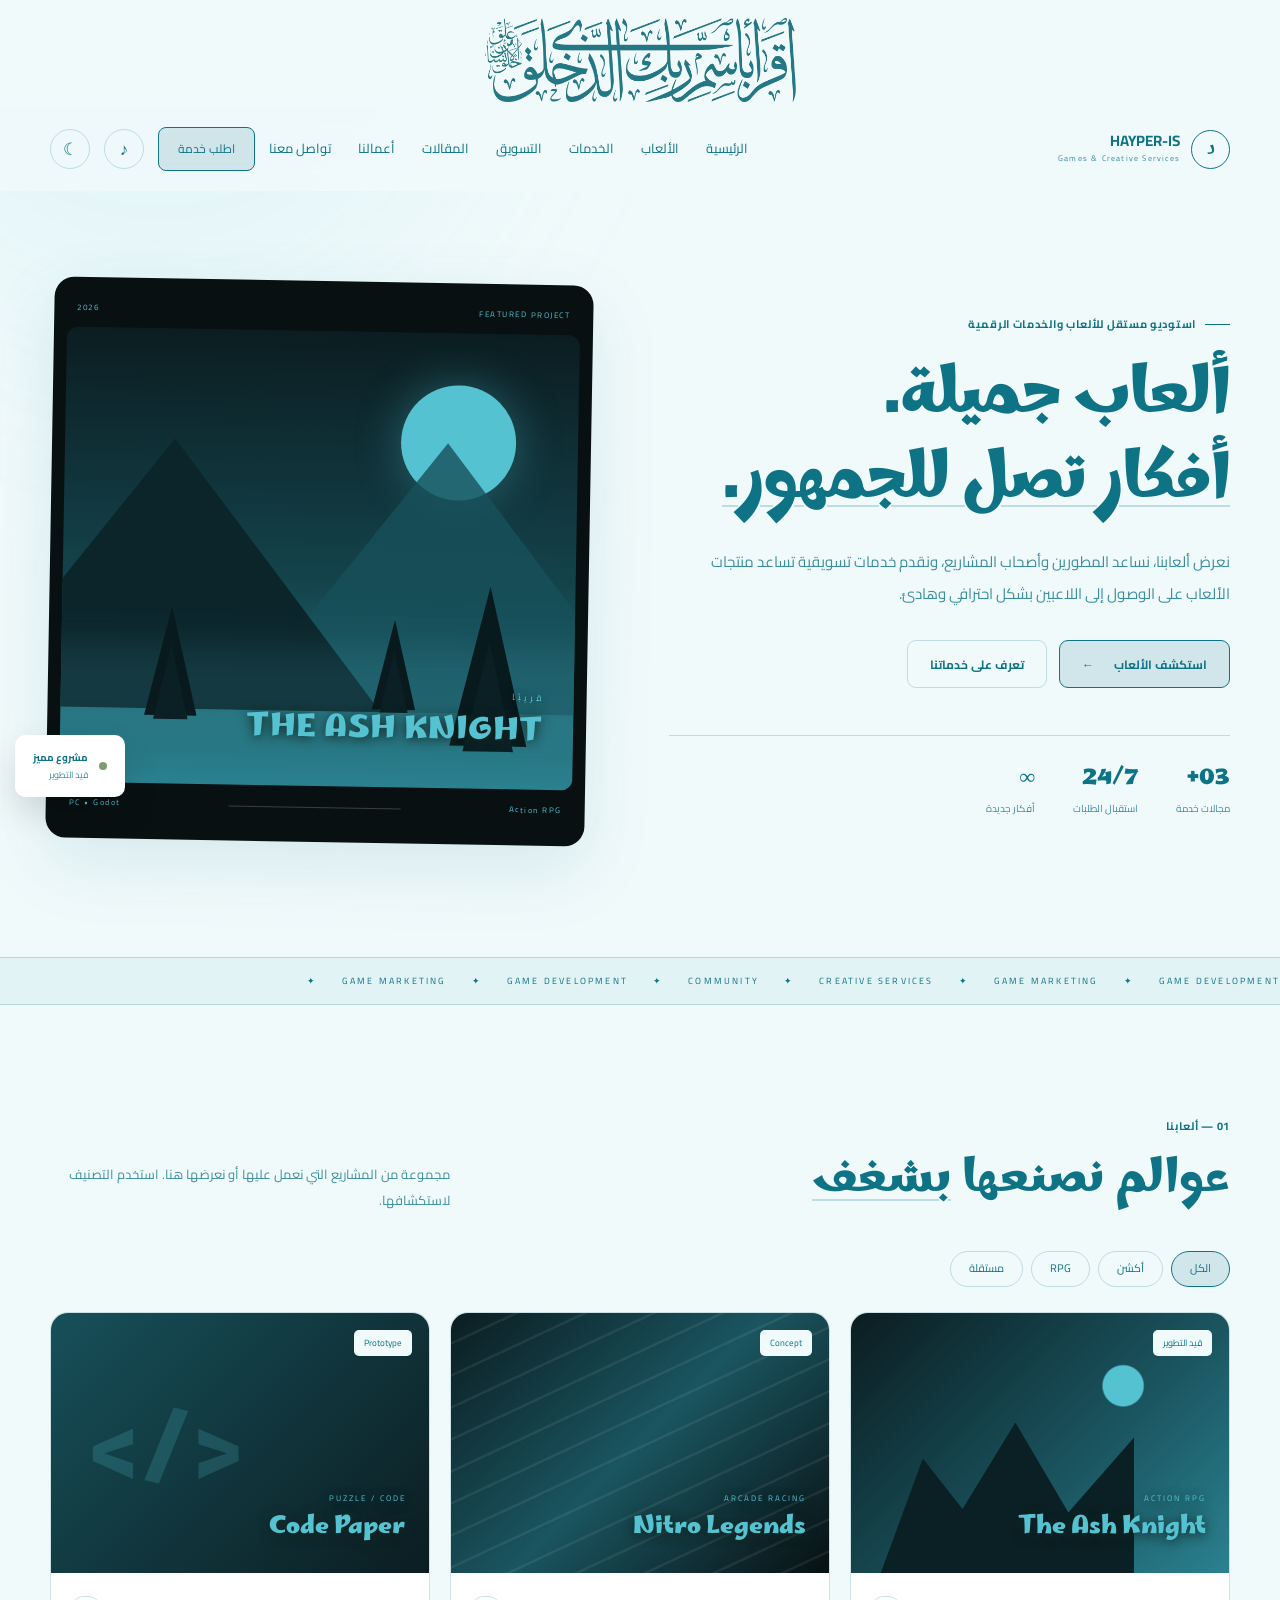
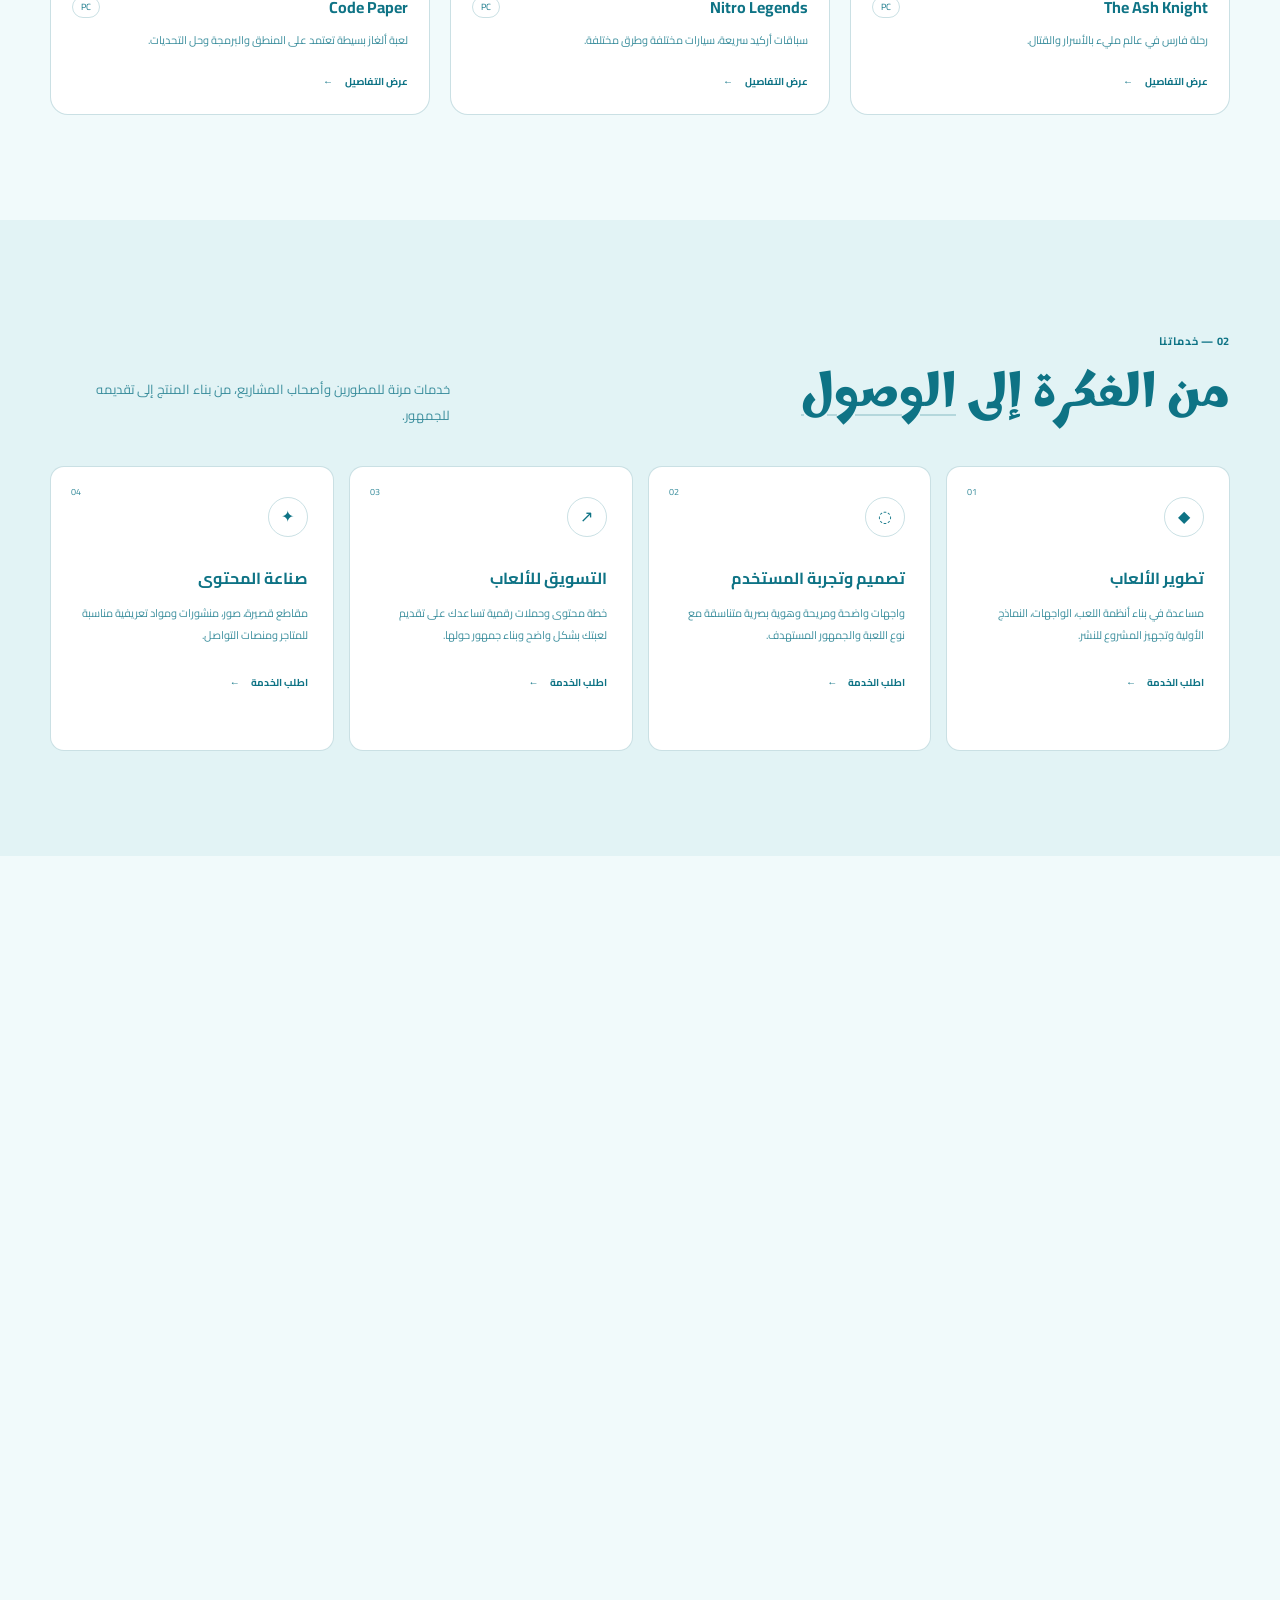
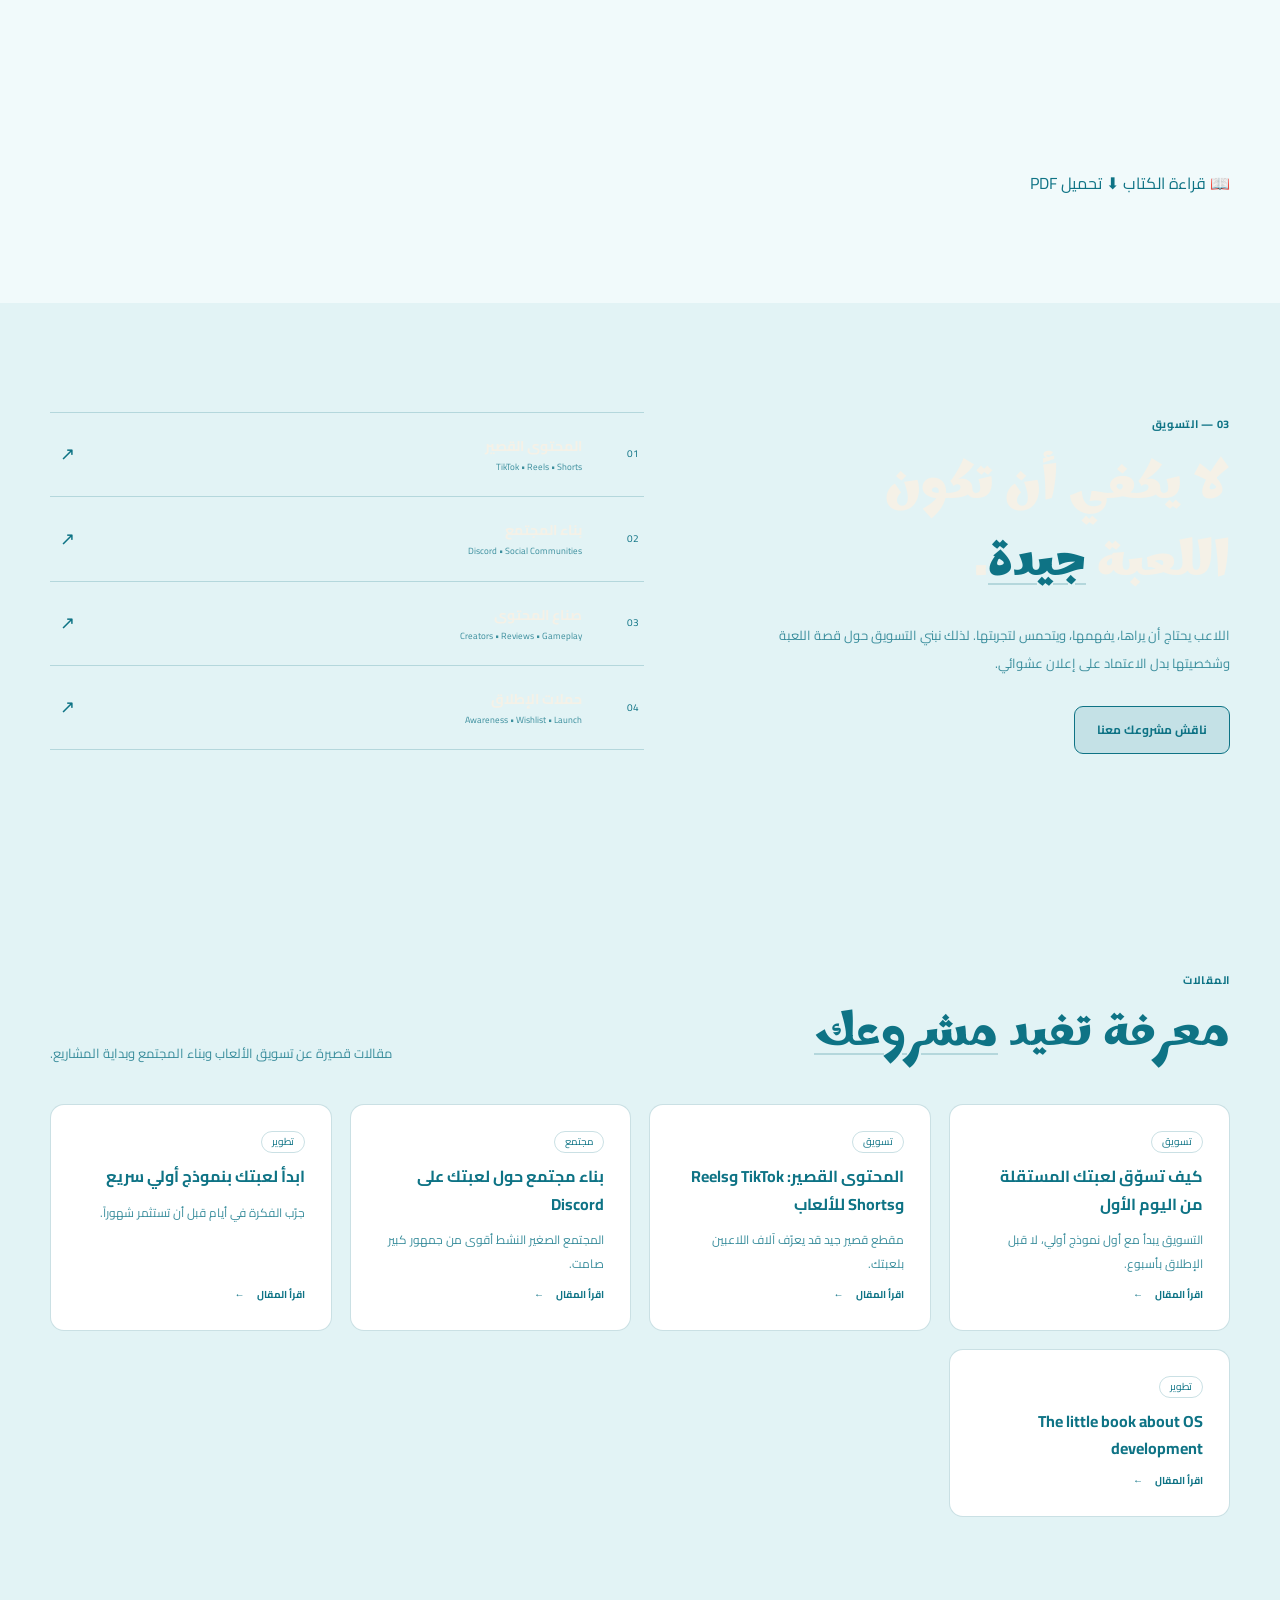
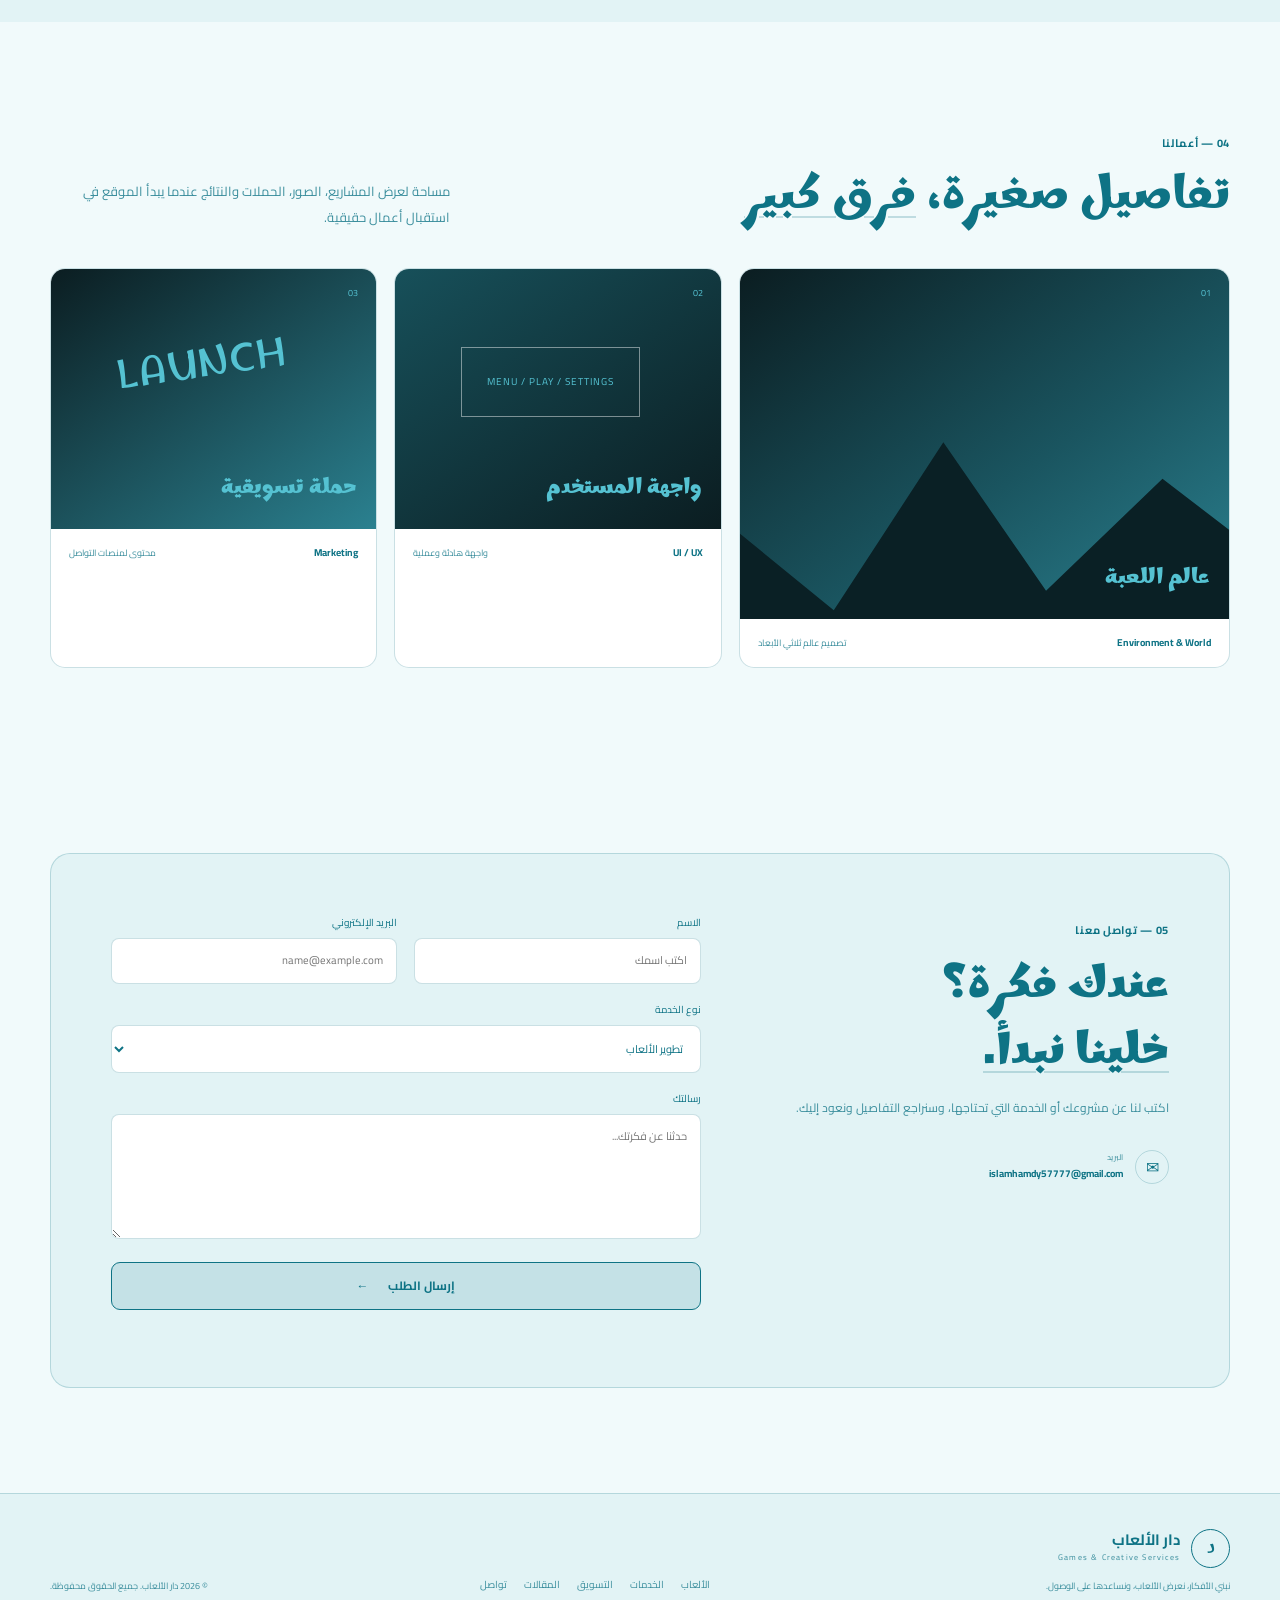
==== commit 845d5254: "Update game titles and add book section" ====
--- a/index.html
+++ b/index.html
@@ -21,7 +21,7 @@
       <a class="brand" href="#home" aria-label="دار الألعاب">
         <span class="brand-mark">د</span>
         <span>
-          <strong>دار الألعاب</strong>
+          <strong>HAYPER-IS</strong>
           <small>Games & Creative Services</small>
         </span>
       </a>
@@ -131,7 +131,7 @@
             </div>
             <div class="game-info">
               <div><h3>The Ash Knight</h3><span>PC</span></div>
-              <p>رحلة فارس في عالم مظلم مليء بالأسرار والقتال.</p>
+              <p>رحلة فارس في عالم مليء بالأسرار والقتال.</p>
               <button class="text-btn game-details" data-title="The Ash Knight" data-description="لعبة أكشن RPG تركز على الاستكشاف والقتال وبناء عالم غني بالتفاصيل.">عرض التفاصيل <b>←</b></button>
             </div>
           </article>
@@ -143,7 +143,7 @@
             </div>
             <div class="game-info">
               <div><h3>Nitro Legends</h3><span>PC</span></div>
-              <p>سباقات أركيد سريعة، سيارات مختلفة وطرق مليئة بالمفاجآت.</p>
+              <p>سباقات أركيد سريعة، سيارات مختلفة وطرق مختلفة.</p>
               <button class="text-btn game-details" data-title="Nitro Legends" data-description="تجربة سباقات أركيد بأسلوب سينمائي وحركة سريعة ومنافسة ممتعة.">عرض التفاصيل <b>←</b></button>
             </div>
           </article>
@@ -201,7 +201,23 @@
         </div>
       </div>
     </section>
-
+<section class="section book-section" id="book">
+  <div class="container">
+    <iframe
+      src="assets/book.pdf"
+      width="100%"
+      height="800"
+      style="border: none;"
+      title="الكتاب">
+      <p>المتصفح مش بيدعم عرض PDF.</p>
+    </iframe>
+
+    <div class="book-actions">
+      <a href="assets/book.pdf" target="_blank" rel="noopener" class="pdf-button">📖 قراءة الكتاب</a>
+      <a href="assets/book.pdf" download class="pdf-button">⬇ تحميل PDF</a>
+    </div>
+  </div>
+</section>
     <section class="section marketing-section" id="marketing">
       <div class="container marketing-layout">
         <div class="marketing-copy reveal">
@@ -226,33 +242,48 @@
           <p>مقالات قصيرة عن تسويق الألعاب وبناء المجتمع وبداية المشاريع.</p>
         </div>
         <div class="articles-grid">
-          <article class="article-card reveal"><span class="tag">تسويق</span><h3>كيف تسوّق لعبتك المستقلة من اليوم الأول</h3><p>التسويق يبدأ مع أول نموذج أولي، لا قبل الإطلاق بأسبوع.</p><small>قراءة 3 دقائق</small><button class="text-btn article-open">اقرأ المقال <b>←</b></button>
+          <article class="article-card reveal"><span class="tag">تسويق</span><h3>كيف تسوّق لعبتك المستقلة من اليوم الأول</h3><p>التسويق يبدأ مع أول نموذج أولي، لا قبل الإطلاق بأسبوع.</p><button class="text-btn article-open">اقرأ المقال <b>←</b></button>
             <div class="article-body" hidden>
               <p>أكبر خطأ يقع فيه المطورون هو تأجيل التسويق إلى ما بعد انتهاء اللعبة. الجمهور يحتاج وقتاً ليعرفك ويتحمس، فابدأ مبكراً.</p>
               <h4>ابدأ بهذه الخطوات</h4>
               <ul><li>حدّد جمهورك: من اللاعب الذي ستعجبه لعبتك؟</li><li>اكتب جملة واحدة تشرح اللعبة وتجذب الانتباه.</li><li>شارك التقدم بانتظام: صور ومقاطع قصيرة من التطوير.</li><li>اجمع الناس في مكان واحد: قائمة بريد أو سيرفر Discord.</li><li>راقب ما يتفاعل معه الناس وكرّره.</li></ul>
               <p>القاعدة: اجعل اللاعب يرى لعبتك أكثر من مرة قبل يوم الإطلاق.</p>
             </div></article>
-          <article class="article-card reveal"><span class="tag">تسويق</span><h3>المحتوى القصير: TikTok وReels وShorts للألعاب</h3><p>مقطع قصير جيد قد يعرّف آلاف اللاعبين بلعبتك.</p><small>قراءة 3 دقائق</small><button class="text-btn article-open">اقرأ المقال <b>←</b></button>
+          <article class="article-card reveal"><span class="tag">تسويق</span><h3>المحتوى القصير: TikTok وReels وShorts للألعاب</h3><p>مقطع قصير جيد قد يعرّف آلاف اللاعبين بلعبتك.</p><button class="text-btn article-open">اقرأ المقال <b>←</b></button>
             <div class="article-body" hidden>
               <p>المقاطع القصيرة أسرع طريقة ليكتشفك لاعبون جدد، لأن المنصات تعرض المحتوى للناس حتى لو لم يتابعوك.</p>
               <h4>نصائح عملية</h4>
               <ul><li>اعرض أجمل لحظة في أول ثانيتين.</li><li>اجعل المقطع واضحاً بدون صوت، مع نص مكتوب.</li><li>انشر بانتظام بدل مقطع واحد كل شهر.</li><li>جرّب أفكاراً مختلفة: لحظة قتال، خطأ مضحك، قبل وبعد.</li><li>انقل نفس المقطع إلى المنصات الثلاث.</li></ul>
               <p>لا تنتظر الكمال، النشر والتعلم من النتائج أهم من التحضير الطويل.</p>
             </div></article>
-          <article class="article-card reveal"><span class="tag">مجتمع</span><h3>بناء مجتمع حول لعبتك على Discord</h3><p>المجتمع الصغير النشط أقوى من جمهور كبير صامت.</p><small>قراءة 3 دقائق</small><button class="text-btn article-open">اقرأ المقال <b>←</b></button>
+          <article class="article-card reveal"><span class="tag">مجتمع</span><h3>بناء مجتمع حول لعبتك على Discord</h3><p>المجتمع الصغير النشط أقوى من جمهور كبير صامت.</p><button class="text-btn article-open">اقرأ المقال <b>←</b></button>
             <div class="article-body" hidden>
               <p>سيرفر Discord هو المكان الذي يتحول فيه المتابع إلى لاعب مخلص يدعم لعبتك وينشرها.</p>
               <h4>ابدأ بسيطاً</h4>
               <ul><li>قناة ترحيب مع قواعد قصيرة وواضحة.</li><li>قناة للأخبار وقناة للملاحظات والأفكار.</li><li>شارك نسخاً تجريبية واطلب رأي الأعضاء.</li><li>رد على الناس بنفسك، فهذا ما يبني الثقة.</li><li>نظّم فعاليات صغيرة مثل مسابقة أو جلسة لعب جماعية.</li></ul>
               <p>تجنب إنشاء قنوات كثيرة في البداية، فالسيرفر الفارغ يبدو ميتاً.</p>
             </div></article>
-          <article class="article-card reveal"><span class="tag">تطوير</span><h3>ابدأ لعبتك بنموذج أولي سريع</h3><p>جرّب الفكرة في أيام قبل أن تستثمر شهوراً.</p><small>قراءة 2 دقيقة</small><button class="text-btn article-open">اقرأ المقال <b>←</b></button>
+          <article class="article-card reveal"><span class="tag">تطوير</span><h3>ابدأ لعبتك بنموذج أولي سريع</h3><p>جرّب الفكرة في أيام قبل أن تستثمر شهوراً.</p><button class="text-btn article-open">اقرأ المقال <b>←</b></button>
             <div class="article-body" hidden>
               <p>النموذج الأولي (Prototype) يجيب عن سؤال واحد: هل الفكرة ممتعة فعلاً؟</p>
               <h4>الطريقة</h4>
               <ul><li>اختر ميكانيكا واحدة أساسية فقط.</li><li>ابنها بأبسط شكل ممكن بدون رسومات نهائية.</li><li>اجعل أصدقاءك يجربونها وراقب ردود أفعالهم.</li><li>قرر: تكمل، تعدّل، أو تبدأ فكرة جديدة.</li></ul>
               <p>لا تصقل ما لم تتأكد أنه يستحق، وهذا يوفر عليك وقتاً كبيراً.</p>
+            </div></article>
+           <article class="article-card reveal"><span class="tag">تطوير</span><h3>The little book about OS development</h3><button class="text-btn article-open">اقرأ المقال <b>←</b></button>
+            <div class="article-body" hidden>
+              <p>The little book about OS development</p>
+              <h4>Commit</h4>
+              <ul><li>How Much Memory is There?.</li><li>eax has the address of the page directory.</li><li>the memory in the page read-write or read-only.</li><li>In the x86 architecture, virtual memory .</li></ul>
+              <p>Virtual Memory Through Segmentation?.</p>
+              <p>You could skip paging entirely and just use segmentation for virtual memory. Each user mode process would
+                get its own segment, with base address and limit properly set up. This way no process can see the memory of
+                another process. A problem with this is that the physical memory for a process needs to be contiguous (or at
+                least it is very convenient if it is). Either we need to know in advance how much memory the program will
+                require (unlikely), or we can move the memory segments to places where they can grow when the limit is
+                reached (expensive, causes fragmentation - can result in “out of memory” even though enough memory is
+                available). Paging solves both these problems.
+              </p>
             </div></article>
         </div>
       </div>
